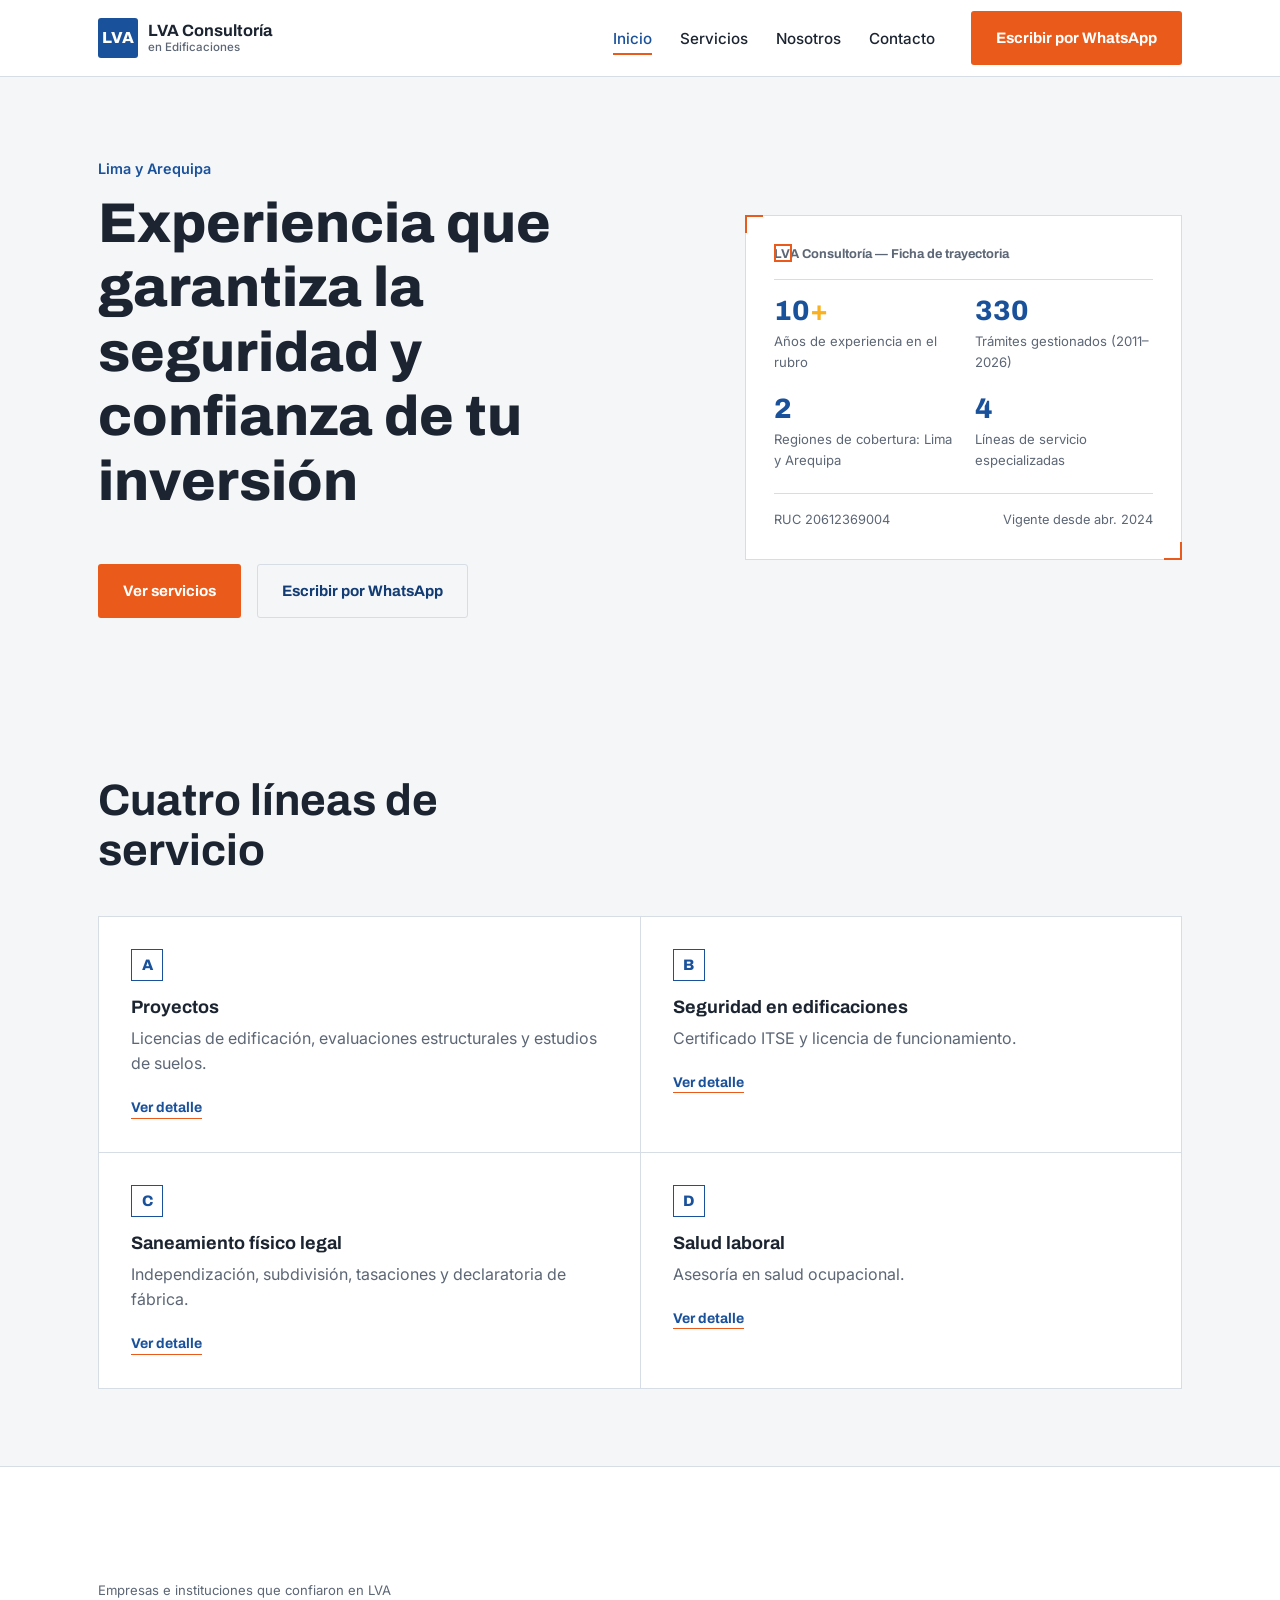
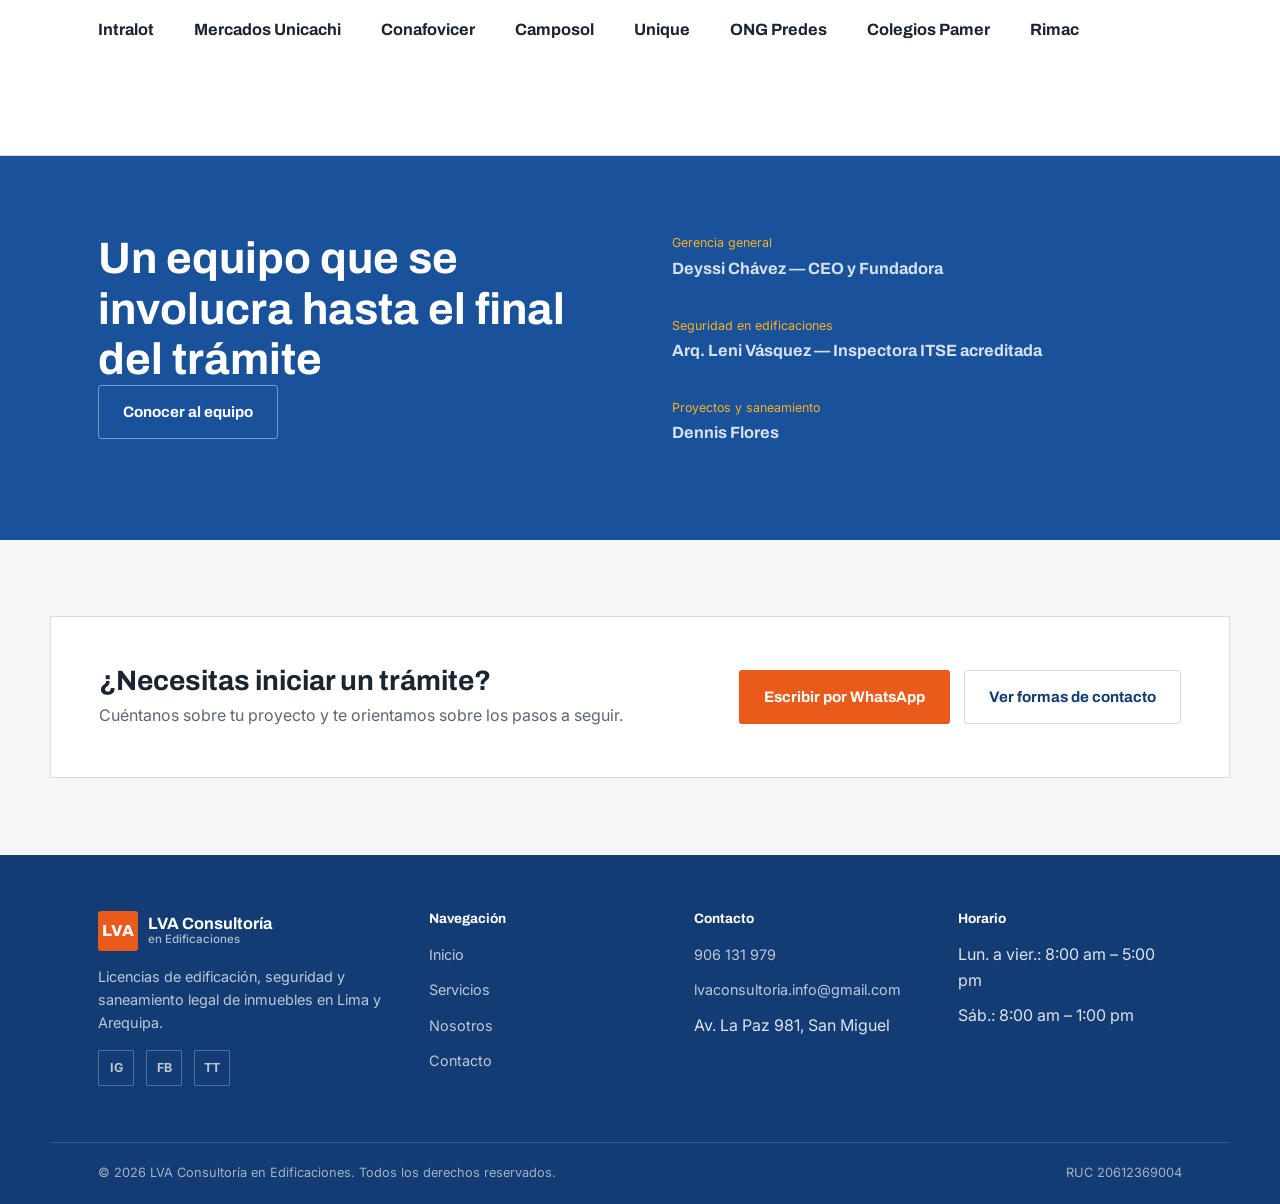
==== index.html @ b9a994fd "Add files via upload" ====
<!DOCTYPE html>
<html lang="es">
<head>
<meta charset="UTF-8">
<meta name="viewport" content="width=device-width, initial-scale=1.0">
<title>LVA Consultoría en Edificaciones | Licencias, ITSE y saneamiento legal en Lima</title>
<meta name="description" content="Gestión de licencias de edificación, Certificado ITSE, licencia de funcionamiento y saneamiento físico legal de inmuebles en Lima y Arequipa.">
<link rel="stylesheet" href="styles.css">
</head>
<body>

<a href="#main" class="sr-only" style="position:absolute; left:-9999px;">Saltar al contenido</a>

<!-- ==========================================================================
     Header
     ========================================================================== -->
<header class="site-header">
  <div class="container">
    <a href="index.html" class="brand" aria-label="LVA Consultoría en Edificaciones — Inicio">
      <span class="brand-mark" aria-hidden="true">LVA</span>
      <span class="brand-name">LVA Consultoría
        <span>en Edificaciones</span>
      </span>
    </a>

    <button class="nav-toggle" id="navToggle" aria-expanded="false" aria-controls="mainNav" aria-label="Abrir menú de navegación">
      <span class="nav-toggle-bars"><span></span><span></span><span></span></span>
    </button>

    <nav class="main-nav" id="mainNav">
      <ul class="nav-links">
        <li><a href="index.html" aria-current="page">Inicio</a></li>
        <li><a href="servicios.html">Servicios</a></li>
        <li><a href="nosotros.html">Nosotros</a></li>
        <li><a href="contacto.html">Contacto</a></li>
      </ul>
      <a class="btn btn-primary" href="https://wa.me/51906131979" target="_blank" rel="noopener">Escribir por WhatsApp</a>
    </nav>
  </div>
</header>

<main id="main">

  <!-- ========================================================================
       Hero
       ======================================================================== -->
  <section class="hero">
    <div class="container">
      <div>
        <p class="hero-eyebrow">Lima y Arequipa</p>
        <h1 class="hero-title-lg">Experiencia que garantiza la seguridad y confianza de tu inversión</h1>
        <div class="hero-actions">
          <a class="btn btn-primary" href="servicios.html">Ver servicios</a>
          <a class="btn btn-outline" href="https://wa.me/51906131979" target="_blank" rel="noopener">Escribir por WhatsApp</a>
        </div>
      </div>

      <div class="spec-panel">
        <div class="corner-tl" aria-hidden="true"></div>
        <div class="corner-br" aria-hidden="true"></div>
        <p class="spec-panel-title">LVA Consultoría — Ficha de trayectoria</p>
        <div class="spec-grid">
          <div class="spec-item">
            <span class="num">10<em>+</em></span>
            <span class="label">Años de experiencia en el rubro</span>
          </div>
          <div class="spec-item">
            <span class="num">330</span>
            <span class="label">Trámites gestionados (2011–2026)</span>
          </div>
          <div class="spec-item">
            <span class="num">2</span>
            <span class="label">Regiones de cobertura: Lima y Arequipa</span>
          </div>
          <div class="spec-item">
            <span class="num">4</span>
            <span class="label">Líneas de servicio especializadas</span>
          </div>
        </div>
        <div class="spec-panel-foot">
          <span>RUC 20612369004</span>
          <span>Vigente desde abr. 2024</span>
        </div>
      </div>
    </div>
  </section>

  <!-- ========================================================================
       Servicios (categorías)
       ======================================================================== -->
  <section id="servicios">
    <div class="container">
      <div class="section-head">
        <h2 class="section-title-lg">Cuatro líneas de servicio</h2>
      </div>

      <div class="services-grid services-grid-condensed">
        <a class="service-panel service-panel-link" href="servicios.html#proyectos">
          <span class="cat-tag">A</span>
          <h3>Proyectos</h3>
          <p>Licencias de edificación, evaluaciones estructurales y estudios de suelos.</p>
          <span class="link-more">Ver detalle</span>
        </a>

        <a class="service-panel service-panel-link" href="servicios.html#seguridad">
          <span class="cat-tag">B</span>
          <h3>Seguridad en edificaciones</h3>
          <p>Certificado ITSE y licencia de funcionamiento.</p>
          <span class="link-more">Ver detalle</span>
        </a>

        <a class="service-panel service-panel-link" href="servicios.html#saneamiento">
          <span class="cat-tag">C</span>
          <h3>Saneamiento físico legal</h3>
          <p>Independización, subdivisión, tasaciones y declaratoria de fábrica.</p>
          <span class="link-more">Ver detalle</span>
        </a>

        <a class="service-panel service-panel-link" href="servicios.html#salud">
          <span class="cat-tag">D</span>
          <h3>Salud laboral</h3>
          <p>Asesoría en salud ocupacional.</p>
          <span class="link-more">Ver detalle</span>
        </a>
      </div>
    </div>
  </section>

  <!-- ========================================================================
       Clientes
       ======================================================================== -->
  <section class="clients-band">
    <div class="container">
      <p class="label">Empresas e instituciones que confiaron en LVA</p>
      <ul class="clients-list">
        <li>Intralot</li>
        <li>Mercados Unicachi</li>
        <li>Conafovicer</li>
        <li>Camposol</li>
        <li>Unique</li>
        <li>ONG Predes</li>
        <li>Colegios Pamer</li>
        <li>Rimac</li>
      </ul>
    </div>
  </section>

  <!-- ========================================================================
       Nosotros (resumen)
       ======================================================================== -->
  <section class="about-band">
    <div class="container">
      <div>
        <h2 class="section-title-lg" style="color:#fff;">Un equipo que se involucra hasta el final del trámite</h2>
        <a class="btn btn-outline" href="nosotros.html">Conocer al equipo</a>
      </div>
      <div class="team-list">
        <div>
          <p class="role">Gerencia general</p>
          <p class="who">Deyssi Chávez — CEO y Fundadora</p>
        </div>
        <div>
          <p class="role">Seguridad en edificaciones</p>
          <p class="who">Arq. Leni Vásquez — Inspectora ITSE acreditada</p>
        </div>
        <div>
          <p class="role">Proyectos y saneamiento</p>
          <p class="who">Dennis Flores</p>
        </div>
      </div>
    </div>
  </section>

  <!-- ========================================================================
       CTA de contacto
       ======================================================================== -->
  <section class="contact-cta">
    <div class="container">
      <div>
        <h2>¿Necesitas iniciar un trámite?</h2>
        <p>Cuéntanos sobre tu proyecto y te orientamos sobre los pasos a seguir.</p>
      </div>
      <div class="contact-cta-actions">
        <a class="btn btn-primary" href="https://wa.me/51906131979" target="_blank" rel="noopener">Escribir por WhatsApp</a>
        <a class="btn btn-outline" href="contacto.html">Ver formas de contacto</a>
      </div>
    </div>
  </section>

</main>

<!-- ==========================================================================
     Footer
     ========================================================================== -->
<footer class="site-footer">
  <div class="container footer-top">
    <div class="footer-col footer-brand">
      <a href="index.html" class="brand" aria-label="LVA Consultoría en Edificaciones — Inicio">
        <span class="brand-mark" aria-hidden="true">LVA</span>
        <span class="brand-name" style="color:#fff;">LVA Consultoría
          <span style="color: rgba(255,255,255,0.65);">en Edificaciones</span>
        </span>
      </a>
      <p>Licencias de edificación, seguridad y saneamiento legal de inmuebles en Lima y Arequipa.</p>
      <div class="footer-social">
        <a href="https://www.instagram.com/lvaconsultoria/" target="_blank" rel="noopener" aria-label="Instagram de LVA Consultoría">IG</a>
        <a href="https://www.facebook.com/lvaconsultoriaedificaciones" target="_blank" rel="noopener" aria-label="Facebook de LVA Consultoría">FB</a>
        <a href="https://tiktok.com/@lvaconsultoria" target="_blank" rel="noopener" aria-label="TikTok de LVA Consultoría">TT</a>
      </div>
    </div>

    <div class="footer-col">
      <h4>Navegación</h4>
      <ul>
        <li><a href="index.html">Inicio</a></li>
        <li><a href="servicios.html">Servicios</a></li>
        <li><a href="nosotros.html">Nosotros</a></li>
        <li><a href="contacto.html">Contacto</a></li>
      </ul>
    </div>

    <div class="footer-col">
      <h4>Contacto</h4>
      <ul>
        <li><a href="tel:+51906131979">906 131 979</a></li>
        <li><a href="mailto:lvaconsultoria.info@gmail.com">lvaconsultoria.info@gmail.com</a></li>
        <li>Av. La Paz 981, San Miguel</li>
      </ul>
    </div>

    <div class="footer-col">
      <h4>Horario</h4>
      <ul>
        <li>Lun. a vier.: 8:00 am – 5:00 pm</li>
        <li>Sáb.: 8:00 am – 1:00 pm</li>
      </ul>
    </div>
  </div>

  <div class="container footer-bottom">
    <span>© <span id="year"></span> LVA Consultoría en Edificaciones. Todos los derechos reservados.</span>
    <span>RUC 20612369004</span>
  </div>
</footer>

<script src="script.js"></script>
</body>
</html>
---- styles.css ----
/* ==========================================================================
   LVA Consultoría en Edificaciones — Estilos globales
   Tipografía: la marca definió "CocoSharp Tria" para títulos. Se declara
   primero en el stack; si no está licenciada/instalada, el navegador cae en
   Archivo (Google Fonts), una geométrica de peso similar. Para activar la
   fuente real, agrega tu @font-face con los archivos .woff2 antes de esta
   hoja de estilos.
   ========================================================================== */

@import url('https://fonts.googleapis.com/css2?family=Archivo:wght@500;600;700;800&family=Inter:wght@400;500;600&display=swap');

:root {
  /* Color */
  --color-primary: #1a519b;
  --color-primary-dark: #123c73;
  --color-accent: #ea5b1b;
  --color-accent-dark: #c94c14;
  --color-accent-soft: #f9b122;
  --color-bg: #f5f6f8;
  --color-surface: #ffffff;
  --color-ink: #1b2430;
  --color-ink-muted: #5c6675;
  --color-line: #d7dde5;

  /* Tipografía */
  --font-display: 'CocoSharp Tria', 'Archivo', 'Helvetica Neue', Arial, sans-serif;
  --font-body: 'Inter', 'Segoe UI', Arial, sans-serif;

  /* Escala tipográfica */
  --step-0: 1rem;
  --step-1: 1.125rem;
  --step-2: 1.375rem;
  --step-3: 1.75rem;
  --step-4: 2.25rem;
  --step-5: 3rem;

  /* Layout */
  --content-width: 1180px;
  --gutter: clamp(1.25rem, 4vw, 3rem);
  --radius: 3px;
}

/* ---------- Reset base ---------- */
*, *::before, *::after { box-sizing: border-box; }

html {
  scroll-behavior: smooth;
  scroll-padding-top: 88px;
}

body {
  margin: 0;
  font-family: var(--font-body);
  font-size: var(--step-0);
  line-height: 1.6;
  color: var(--color-ink);
  background: var(--color-bg);
  -webkit-font-smoothing: antialiased;
}

h1, h2, h3, h4 {
  font-family: var(--font-display);
  font-weight: 700;
  line-height: 1.15;
  margin: 0 0 0.6em;
  color: var(--color-ink);
}

h1 { font-size: clamp(2rem, 4vw, var(--step-5)); font-weight: 800; }
h2 { font-size: clamp(1.6rem, 3vw, var(--step-4)); }
h3 { font-size: var(--step-2); }

p { margin: 0 0 1em; max-width: 62ch; color: var(--color-ink-muted); }

a { color: inherit; text-decoration: none; }

ul { margin: 0; padding: 0; list-style: none; }

img { max-width: 100%; display: block; }

button { font-family: inherit; cursor: pointer; }

:focus-visible {
  outline: 2px solid var(--color-accent);
  outline-offset: 3px;
}

@media (prefers-reduced-motion: reduce) {
  * { animation-duration: 0.01ms !important; transition-duration: 0.01ms !important; scroll-behavior: auto !important; }
}

/* ---------- Contenedor ---------- */
.container {
  width: 100%;
  max-width: var(--content-width);
  margin-inline: auto;
  padding-inline: var(--gutter);
}

section { padding-block: clamp(3rem, 6vw, 5.5rem); }

.section-head {
  max-width: 46ch;
  margin-bottom: 2.5rem;
}

.section-title-lg {
  font-size: clamp(1.9rem, 4vw, 2.75rem);
  max-width: 20ch;
  margin: 0;
}

.section-head .kicker {
  display: block;
  font-family: var(--font-display);
  font-weight: 700;
  font-size: 0.85rem;
  letter-spacing: 0.02em;
  color: var(--color-primary);
  margin-bottom: 0.5rem;
}

/* ---------- Botones ---------- */
.btn {
  display: inline-flex;
  align-items: center;
  gap: 0.5rem;
  padding: 0.85rem 1.5rem;
  border-radius: var(--radius);
  font-family: var(--font-display);
  font-weight: 700;
  font-size: 0.95rem;
  border: 1.5px solid transparent;
  transition: background-color 0.15s ease, color 0.15s ease, border-color 0.15s ease;
}

.btn-primary {
  background: var(--color-accent);
  color: #fff;
}
.btn-primary:hover { background: var(--color-accent-dark); }

.btn-outline {
  background: transparent;
  border-color: var(--color-line);
  color: var(--color-primary-dark);
}
.btn-outline:hover { border-color: var(--color-primary); background: var(--color-surface); }

.btn-ghost {
  background: transparent;
  color: var(--color-primary-dark);
  padding-inline: 0;
}
.btn-ghost::after { content: ''; }

/* ==========================================================================
   Header
   ========================================================================== */
.site-header {
  position: sticky;
  top: 0;
  z-index: 100;
  background: var(--color-surface);
  border-bottom: 1px solid var(--color-line);
}

.site-header .container {
  display: flex;
  align-items: center;
  justify-content: space-between;
  min-height: 76px;
}

.brand {
  display: flex;
  align-items: center;
  gap: 0.65rem;
}

.brand-mark {
  width: 40px;
  height: 40px;
  border-radius: var(--radius);
  background: var(--color-primary);
  color: #fff;
  font-family: var(--font-display);
  font-weight: 800;
  font-size: 1rem;
  display: flex;
  align-items: center;
  justify-content: center;
  flex-shrink: 0;
}

.brand-name {
  font-family: var(--font-display);
  font-weight: 700;
  font-size: 1.02rem;
  line-height: 1.15;
  color: var(--color-ink);
}

.brand-name span {
  display: block;
  font-family: var(--font-body);
  font-weight: 500;
  font-size: 0.72rem;
  color: var(--color-ink-muted);
}

.nav-toggle {
  display: none;
  background: transparent;
  border: 1px solid var(--color-line);
  border-radius: var(--radius);
  width: 44px;
  height: 44px;
  padding: 0;
  align-items: center;
  justify-content: center;
}

.nav-toggle-bars {
  position: relative;
  width: 20px;
  height: 14px;
}
.nav-toggle-bars span {
  position: absolute;
  left: 0;
  width: 100%;
  height: 2px;
  background: var(--color-ink);
  transition: transform 0.2s ease, opacity 0.2s ease, top 0.2s ease;
}
.nav-toggle-bars span:nth-child(1) { top: 0; }
.nav-toggle-bars span:nth-child(2) { top: 6px; }
.nav-toggle-bars span:nth-child(3) { top: 12px; }

.nav-toggle[aria-expanded="true"] .nav-toggle-bars span:nth-child(1) {
  top: 6px; transform: rotate(45deg);
}
.nav-toggle[aria-expanded="true"] .nav-toggle-bars span:nth-child(2) { opacity: 0; }
.nav-toggle[aria-expanded="true"] .nav-toggle-bars span:nth-child(3) {
  top: 6px; transform: rotate(-45deg);
}

.main-nav {
  display: flex;
  align-items: center;
  gap: 2.25rem;
}

.nav-links {
  display: flex;
  align-items: center;
  gap: 1.75rem;
}

.nav-links a {
  font-weight: 500;
  font-size: 0.95rem;
  color: var(--color-ink);
  padding-block: 0.35rem;
  border-bottom: 2px solid transparent;
  transition: border-color 0.15s ease, color 0.15s ease;
}

.nav-links a:hover,
.nav-links a[aria-current="page"] {
  color: var(--color-primary);
  border-bottom-color: var(--color-accent);
}

.main-nav .btn { flex-shrink: 0; }

/* ---------- Nav móvil ---------- */
@media (max-width: 860px) {
  .nav-toggle { display: inline-flex; }

  .main-nav {
    position: fixed;
    inset: 76px 0 0 0;
    background: var(--color-surface);
    flex-direction: column;
    align-items: stretch;
    gap: 0;
    padding: 1.5rem var(--gutter) 2rem;
    transform: translateY(-8px);
    opacity: 0;
    visibility: hidden;
    transition: opacity 0.18s ease, transform 0.18s ease, visibility 0.18s;
    overflow-y: auto;
  }

  .main-nav.is-open {
    transform: translateY(0);
    opacity: 1;
    visibility: visible;
  }

  .nav-links {
    flex-direction: column;
    align-items: stretch;
    gap: 0;
    border-top: 1px solid var(--color-line);
  }

  .nav-links a {
    padding-block: 1rem;
    border-bottom: 1px solid var(--color-line);
  }

  .main-nav .btn {
    margin-top: 1.25rem;
    justify-content: center;
  }
}

/* ==========================================================================
   Hero — panel tipo "sello de plano técnico"
   ========================================================================== */
.hero {
  padding-block: clamp(2.5rem, 7vw, 5rem);
}

.hero .container {
  display: grid;
  grid-template-columns: 1.2fr 0.9fr;
  gap: clamp(2rem, 5vw, 4rem);
  align-items: center;
}

.hero-eyebrow {
  font-weight: 600;
  font-size: 0.9rem;
  color: var(--color-primary);
  margin-bottom: 0.75rem;
}

.hero h1 { margin-bottom: 0.9em; }

.hero-title-lg {
  font-size: clamp(2.4rem, 5.5vw, 3.5rem);
  max-width: 14ch;
}

.hero-actions {
  display: flex;
  gap: 1rem;
  flex-wrap: wrap;
  margin-top: 1.75rem;
}

/* Panel de cifras estilo "cajetín" de plano */
.spec-panel {
  position: relative;
  background: var(--color-surface);
  border: 1px solid var(--color-line);
  padding: 1.75rem;
}

.spec-panel::before,
.spec-panel::after,
.spec-panel .corner-tl,
.spec-panel .corner-br {
  content: '';
  position: absolute;
  width: 18px;
  height: 18px;
  border: 2px solid var(--color-accent);
}
.spec-panel::before { top: -1px; left: -1px; border-right: none; border-bottom: none; }
.spec-panel::after { bottom: -1px; right: -1px; border-left: none; border-top: none; }

.spec-panel-title {
  font-family: var(--font-display);
  font-weight: 700;
  font-size: 0.8rem;
  color: var(--color-ink-muted);
  padding-bottom: 0.9rem;
  margin-bottom: 1.1rem;
  border-bottom: 1px solid var(--color-line);
}

.spec-grid {
  display: grid;
  grid-template-columns: 1fr 1fr;
  gap: 1.4rem;
}

.spec-item .num {
  display: block;
  font-family: var(--font-display);
  font-weight: 800;
  font-size: var(--step-3);
  color: var(--color-primary);
  line-height: 1;
}

.spec-item .num em {
  font-style: normal;
  color: var(--color-accent-soft);
}

.spec-item .label {
  display: block;
  font-size: 0.82rem;
  color: var(--color-ink-muted);
  margin-top: 0.35rem;
}

.spec-panel-foot {
  margin-top: 1.4rem;
  padding-top: 1rem;
  border-top: 1px solid var(--color-line);
  font-size: 0.8rem;
  color: var(--color-ink-muted);
  display: flex;
  justify-content: space-between;
  gap: 1rem;
}

@media (max-width: 860px) {
  .hero .container { grid-template-columns: 1fr; }
}

/* ==========================================================================
   Servicios — paneles con etiqueta de categoría
   ========================================================================== */
.services-grid {
  display: grid;
  grid-template-columns: repeat(2, 1fr);
  gap: 1px;
  background: var(--color-line);
  border: 1px solid var(--color-line);
}

.service-panel {
  background: var(--color-surface);
  padding: 2rem;
  position: relative;
}

.service-panel .cat-tag {
  display: inline-flex;
  align-items: center;
  justify-content: center;
  width: 32px;
  height: 32px;
  font-family: var(--font-display);
  font-weight: 800;
  font-size: 0.95rem;
  color: var(--color-primary);
  border: 1.5px solid var(--color-primary);
  margin-bottom: 1rem;
}

.service-panel h3 { margin-bottom: 0.5rem; font-size: var(--step-1); }

.service-panel ul {
  margin-top: 1rem;
  display: flex;
  flex-direction: column;
  gap: 0.45rem;
}

.service-panel li {
  font-size: 0.9rem;
  color: var(--color-ink-muted);
  padding-left: 1rem;
  position: relative;
}

.service-panel li::before {
  content: '';
  position: absolute;
  left: 0;
  top: 0.55em;
  width: 6px;
  height: 1.5px;
  background: var(--color-accent);
}

/* Versión condensada usada en la página de inicio */
.service-panel-link {
  display: block;
  transition: background-color 0.15s ease;
}
.service-panel-link:hover { background: var(--color-bg); }
.service-panel-link p { margin-bottom: 1.1rem; }

.link-more {
  font-family: var(--font-display);
  font-weight: 700;
  font-size: 0.88rem;
  color: var(--color-primary);
  padding-bottom: 0.15rem;
  border-bottom: 1.5px solid var(--color-accent);
}

@media (max-width: 700px) {
  .services-grid { grid-template-columns: 1fr; }
}

/* ==========================================================================
   Clientes / confianza
   ========================================================================== */
.clients-band {
  background: var(--color-surface);
  border-top: 1px solid var(--color-line);
  border-bottom: 1px solid var(--color-line);
}

.clients-band .container {
  padding-block: 2.25rem;
}

.clients-band .label {
  font-size: 0.82rem;
  color: var(--color-ink-muted);
  margin-bottom: 1rem;
}

.clients-list {
  display: flex;
  flex-wrap: wrap;
  gap: 0.75rem 2.5rem;
}

.clients-list li {
  font-family: var(--font-display);
  font-weight: 700;
  color: var(--color-ink);
  font-size: 1.02rem;
}

/* ==========================================================================
   Nosotros (resumen) — franja con fondo primario
   ========================================================================== */
.about-band {
  background: var(--color-primary);
  color: #fff;
}

.about-band .container {
  display: grid;
  grid-template-columns: 1fr 1fr;
  gap: clamp(2rem, 5vw, 4rem);
  align-items: start;
}

.about-band h2 { color: #fff; }
.about-band p { color: rgba(255,255,255,0.82); }

.about-band .btn-outline {
  border-color: rgba(255,255,255,0.4);
  color: #fff;
}
.about-band .btn-outline:hover { background: rgba(255,255,255,0.1); border-color: #fff; }

.team-list {
  display: flex;
  flex-direction: column;
  gap: 1.1rem;
}

.team-list .role {
  font-size: 0.78rem;
  color: var(--color-accent-soft);
  margin-bottom: 0.15rem;
}

.team-list .who {
  font-family: var(--font-display);
  font-weight: 700;
  font-size: 1.02rem;
}

/* ==========================================================================
   CTA de contacto
   ========================================================================== */
.contact-cta {
  background: var(--color-bg);
}

.contact-cta .container {
  border: 1px solid var(--color-line);
  background: var(--color-surface);
  padding: clamp(2rem, 5vw, 3rem);
  display: flex;
  flex-wrap: wrap;
  align-items: center;
  justify-content: space-between;
  gap: 1.5rem;
}

.contact-cta h2 { margin-bottom: 0.35rem; font-size: var(--step-3); }
.contact-cta p { margin: 0; }

.contact-cta-actions {
  display: flex;
  gap: 0.9rem;
  flex-wrap: wrap;
}

/* ==========================================================================
   Cabecera de página interna (Servicios / Nosotros / Contacto)
   ========================================================================== */
.page-hero {
  background: var(--color-surface);
  border-bottom: 1px solid var(--color-line);
  padding-block: clamp(2.5rem, 6vw, 4rem);
}

.page-hero .breadcrumb {
  font-size: 0.85rem;
  color: var(--color-ink-muted);
  margin-bottom: 0.9rem;
}
.page-hero .breadcrumb a { color: var(--color-primary); }

.page-hero h1 {
  font-size: clamp(2rem, 4.5vw, 3rem);
  max-width: 20ch;
  margin-bottom: 0.5rem;
}

.page-hero .lead {
  font-size: var(--step-1);
  max-width: 56ch;
  margin: 0;
}

/* ==========================================================================
   Servicios — bloques por categoría
   ========================================================================== */
.service-block {
  border-top: 1px solid var(--color-line);
  padding-block: clamp(2.5rem, 5vw, 3.5rem);
  scroll-margin-top: 96px;
}
.service-block:first-of-type { border-top: none; }

.service-block .container {
  display: grid;
  grid-template-columns: 0.85fr 1.15fr;
  gap: clamp(1.75rem, 4vw, 3.5rem);
}

.service-block-head .cat-tag { margin-bottom: 1.1rem; }
.service-block-head h2 { margin-bottom: 0.6rem; font-size: var(--step-3); }

.service-item-list {
  display: flex;
  flex-direction: column;
  gap: 0;
}

.service-item {
  padding-block: 1.1rem;
  border-top: 1px solid var(--color-line);
  display: grid;
  grid-template-columns: 1fr;
  gap: 0.3rem;
}
.service-item:first-child { border-top: none; padding-top: 0; }

.service-item h4 {
  font-family: var(--font-display);
  font-weight: 700;
  font-size: 1rem;
  margin: 0;
}

.service-item p {
  margin: 0;
  font-size: 0.92rem;
}

@media (max-width: 780px) {
  .service-block .container { grid-template-columns: 1fr; }
}

/* Ficha detallada — Licencia de Funcionamiento */
.detail-card {
  background: var(--color-surface);
  border: 1px solid var(--color-line);
  padding: clamp(1.5rem, 3vw, 2.25rem);
  margin-top: 1.75rem;
}

.detail-card-title {
  font-family: var(--font-display);
  font-weight: 700;
  font-size: 0.8rem;
  color: var(--color-ink-muted);
  padding-bottom: 0.9rem;
  margin-bottom: 1.25rem;
  border-bottom: 1px solid var(--color-line);
  display: flex;
  justify-content: space-between;
  gap: 1rem;
}

.detail-card h3 { font-size: var(--step-2); margin-bottom: 0.4rem; }

.detail-grid {
  display: grid;
  grid-template-columns: 1fr 1fr;
  gap: 1.75rem;
  margin-top: 1.5rem;
}

.detail-grid h4 {
  font-family: var(--font-display);
  font-weight: 700;
  font-size: 0.85rem;
  color: var(--color-primary);
  margin-bottom: 0.6rem;
}

.detail-grid ul { display: flex; flex-direction: column; gap: 0.5rem; }
.detail-grid li {
  font-size: 0.9rem;
  color: var(--color-ink-muted);
  padding-left: 1rem;
  position: relative;
}
.detail-grid li::before {
  content: '';
  position: absolute;
  left: 0;
  top: 0.55em;
  width: 6px;
  height: 1.5px;
  background: var(--color-accent);
}

@media (max-width: 600px) {
  .detail-grid { grid-template-columns: 1fr; }
}

/* Precios */
.pricing-note {
  background: var(--color-surface);
  border: 1px solid var(--color-line);
  border-left: 3px solid var(--color-accent-soft);
  padding: 1.5rem 1.75rem;
  display: flex;
  flex-direction: column;
  gap: 0.75rem;
}
.pricing-note p { margin: 0; font-size: 0.95rem; }

/* FAQ */
.faq-list { display: flex; flex-direction: column; gap: 0; max-width: 68ch; }

.faq-item {
  border-top: 1px solid var(--color-line);
}
.faq-item:last-child { border-bottom: 1px solid var(--color-line); }

.faq-item summary {
  padding-block: 1.15rem;
  font-family: var(--font-display);
  font-weight: 700;
  font-size: 1.02rem;
  cursor: pointer;
  list-style: none;
  display: flex;
  justify-content: space-between;
  align-items: center;
  gap: 1rem;
}
.faq-item summary::-webkit-details-marker { display: none; }

.faq-item summary .icon {
  flex-shrink: 0;
  width: 22px;
  height: 22px;
  border: 1.5px solid var(--color-primary);
  position: relative;
}
.faq-item summary .icon::before,
.faq-item summary .icon::after {
  content: '';
  position: absolute;
  background: var(--color-primary);
  top: 50%; left: 50%;
  transform: translate(-50%, -50%);
}
.faq-item summary .icon::before { width: 10px; height: 1.5px; }
.faq-item summary .icon::after { width: 1.5px; height: 10px; transition: transform 0.15s ease; }
.faq-item[open] summary .icon::after { transform: translate(-50%, -50%) rotate(90deg) scaleY(0); }

.faq-item p { padding-bottom: 1.25rem; margin: 0; max-width: 62ch; }

/* ==========================================================================
   Nosotros — filosofía, organigrama, proyectos
   ========================================================================== */
.philosophy-band {
  background: var(--color-primary);
  color: #fff;
}
.philosophy-band .container { max-width: 60ch; }
.philosophy-band h2 { color: #fff; font-size: var(--step-3); }
.philosophy-band p { color: rgba(255,255,255,0.85); margin: 0; }

.org-grid {
  display: grid;
  grid-template-columns: repeat(3, 1fr);
  gap: 1px;
  background: var(--color-line);
  border: 1px solid var(--color-line);
}

.org-panel {
  background: var(--color-surface);
  padding: 2rem;
}

.org-panel .area-label {
  font-size: 0.8rem;
  color: var(--color-primary);
  font-weight: 600;
  margin-bottom: 0.5rem;
}

.org-panel .lead-name {
  font-family: var(--font-display);
  font-weight: 700;
  font-size: 1.05rem;
  margin-bottom: 0.2rem;
}

.org-panel .lead-role {
  font-size: 0.85rem;
  color: var(--color-ink-muted);
  margin-bottom: 1.25rem;
}

.org-panel .team-members {
  border-top: 1px solid var(--color-line);
  padding-top: 1rem;
  display: flex;
  flex-direction: column;
  gap: 0.45rem;
}

.org-panel .team-members span {
  display: block;
  font-size: 0.88rem;
  color: var(--color-ink-muted);
}

@media (max-width: 860px) {
  .org-grid { grid-template-columns: 1fr; }
}

.projects-grid {
  display: grid;
  grid-template-columns: repeat(2, 1fr);
  gap: 1.25rem;
}

.project-card {
  background: var(--color-surface);
  border: 1px solid var(--color-line);
  padding: 1.5rem;
}

.project-card .loc {
  font-size: 0.8rem;
  color: var(--color-ink-muted);
  margin-bottom: 0.3rem;
}

.project-card h4 {
  font-family: var(--font-display);
  font-weight: 700;
  font-size: 1rem;
  margin: 0;
}

@media (max-width: 700px) {
  .projects-grid { grid-template-columns: 1fr; }
}

/* ==========================================================================
   Contacto
   ========================================================================== */
.contact-layout {
  display: grid;
  grid-template-columns: 1fr 1fr;
  gap: clamp(2rem, 5vw, 3.5rem);
  align-items: start;
}

.contact-info-panel {
  background: var(--color-surface);
  border: 1px solid var(--color-line);
}

.contact-info-panel dl {
  margin: 0;
}

.contact-info-row {
  padding: 1.35rem 1.75rem;
  border-top: 1px solid var(--color-line);
  display: grid;
  grid-template-columns: 9rem 1fr;
  gap: 1rem;
}
.contact-info-row:first-child { border-top: none; }

.contact-info-row dt {
  font-family: var(--font-display);
  font-weight: 700;
  font-size: 0.82rem;
  color: var(--color-ink-muted);
}

.contact-info-row dd {
  margin: 0;
  font-size: 0.98rem;
}
.contact-info-row dd a:hover { color: var(--color-primary); }
.contact-info-row dd span { display: block; }

.map-embed {
  border: 1px solid var(--color-line);
  overflow: hidden;
  aspect-ratio: 4 / 3;
}
.map-embed iframe { width: 100%; height: 100%; border: 0; display: block; }

@media (max-width: 780px) {
  .contact-layout { grid-template-columns: 1fr; }
  .contact-info-row { grid-template-columns: 1fr; gap: 0.25rem; }
}

/* ==========================================================================
   Footer
   ========================================================================== */
.site-footer {
  background: var(--color-primary-dark);
  color: rgba(255,255,255,0.85);
}

.footer-top {
  padding-block: clamp(2.5rem, 5vw, 3.5rem);
  display: grid;
  grid-template-columns: 1.3fr 1fr 1fr 1fr;
  gap: 2.5rem;
}

.footer-col h4 {
  color: #fff;
  font-size: 0.85rem;
  margin-bottom: 1rem;
}

.footer-col p, .footer-col a {
  font-size: 0.9rem;
  color: rgba(255,255,255,0.72);
}

.footer-col ul { display: flex; flex-direction: column; gap: 0.6rem; }

.footer-col a:hover { color: #fff; }

.footer-brand .brand-mark { background: var(--color-accent); }
.footer-brand p { margin-top: 0.9rem; max-width: 32ch; }

.footer-social {
  display: flex;
  gap: 0.75rem;
  margin-top: 1rem;
}

.footer-social a {
  width: 36px;
  height: 36px;
  border: 1px solid rgba(255,255,255,0.25);
  display: flex;
  align-items: center;
  justify-content: center;
  font-size: 0.78rem;
  font-weight: 700;
}
.footer-social a:hover { border-color: #fff; background: rgba(255,255,255,0.08); }

.footer-bottom {
  border-top: 1px solid rgba(255,255,255,0.15);
  padding-block: 1.25rem;
  display: flex;
  flex-wrap: wrap;
  gap: 0.75rem 1.5rem;
  justify-content: space-between;
  font-size: 0.8rem;
  color: rgba(255,255,255,0.6);
}

@media (max-width: 860px) {
  .footer-top { grid-template-columns: 1fr 1fr; }
  .about-band .container { grid-template-columns: 1fr; }
}

@media (max-width: 560px) {
  .footer-top { grid-template-columns: 1fr; }
  .spec-grid { grid-template-columns: 1fr 1fr; }
  .contact-cta .container { flex-direction: column; align-items: flex-start; }
}
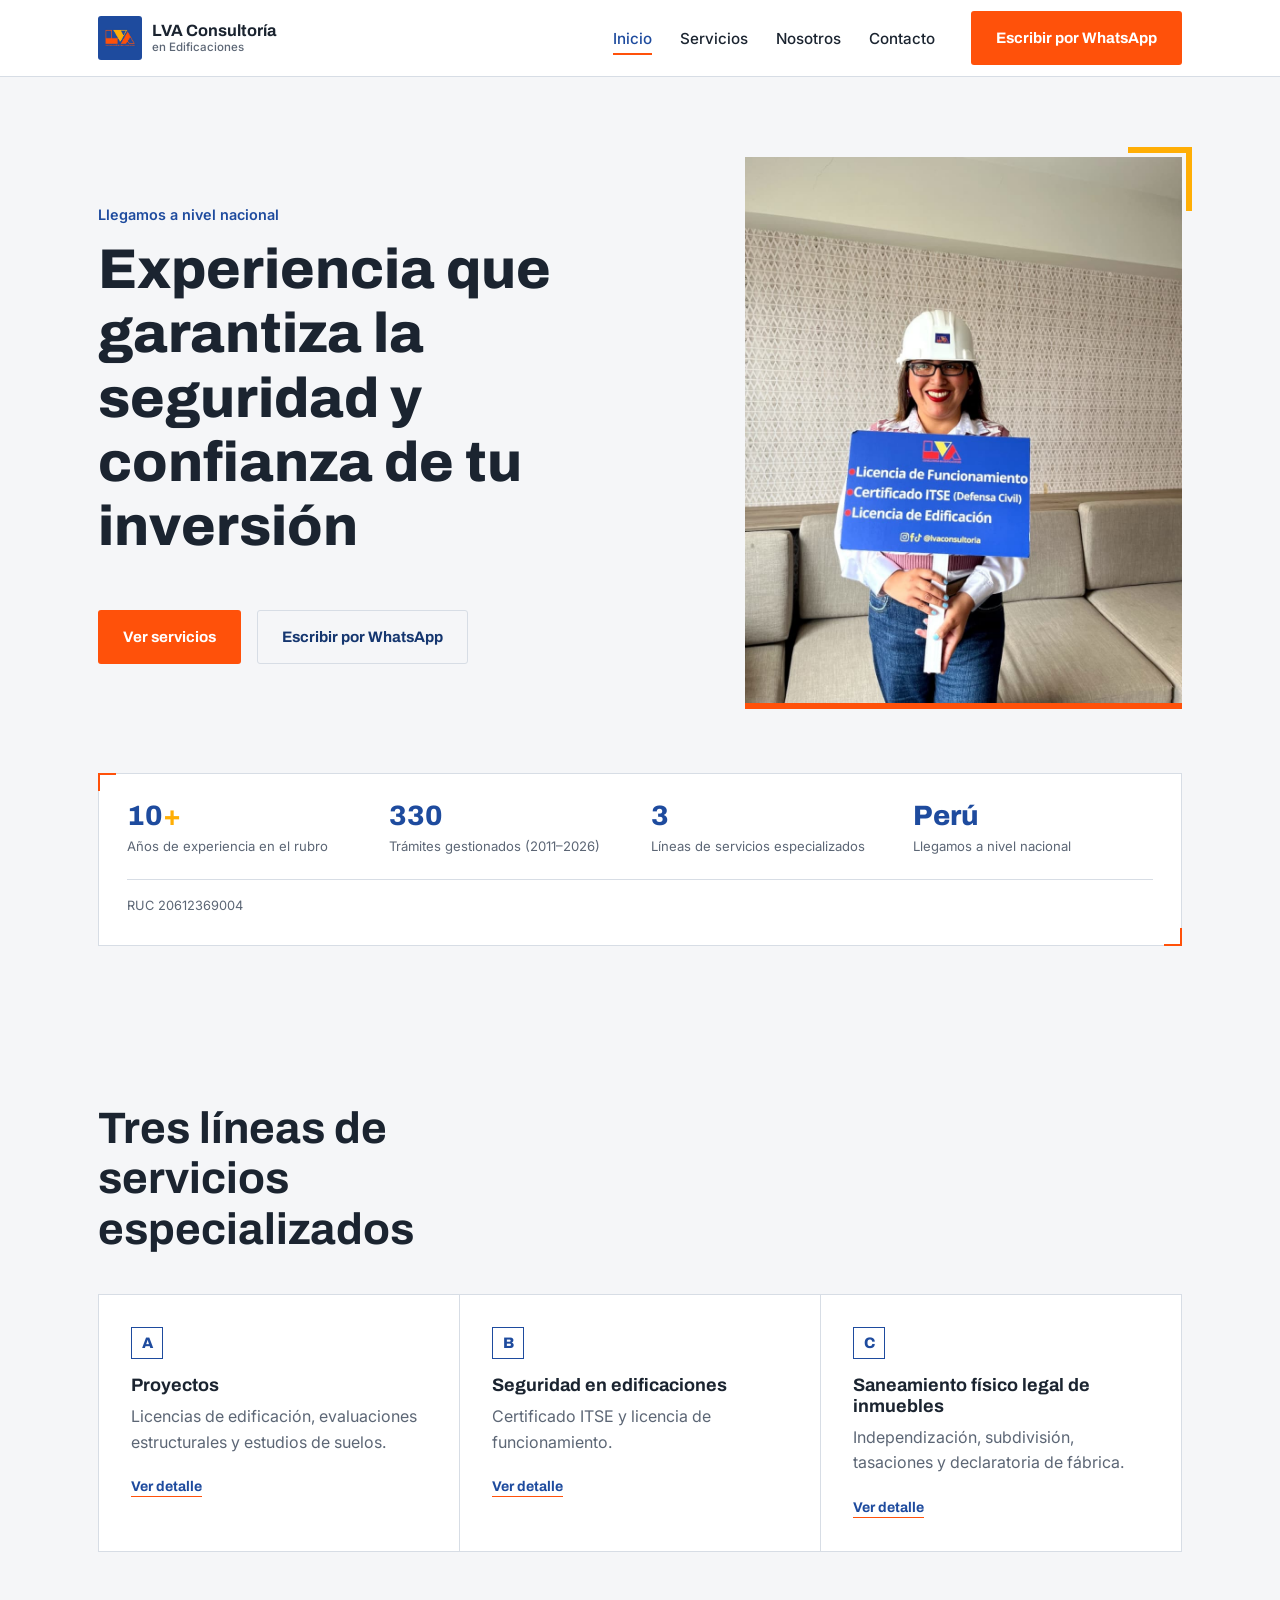
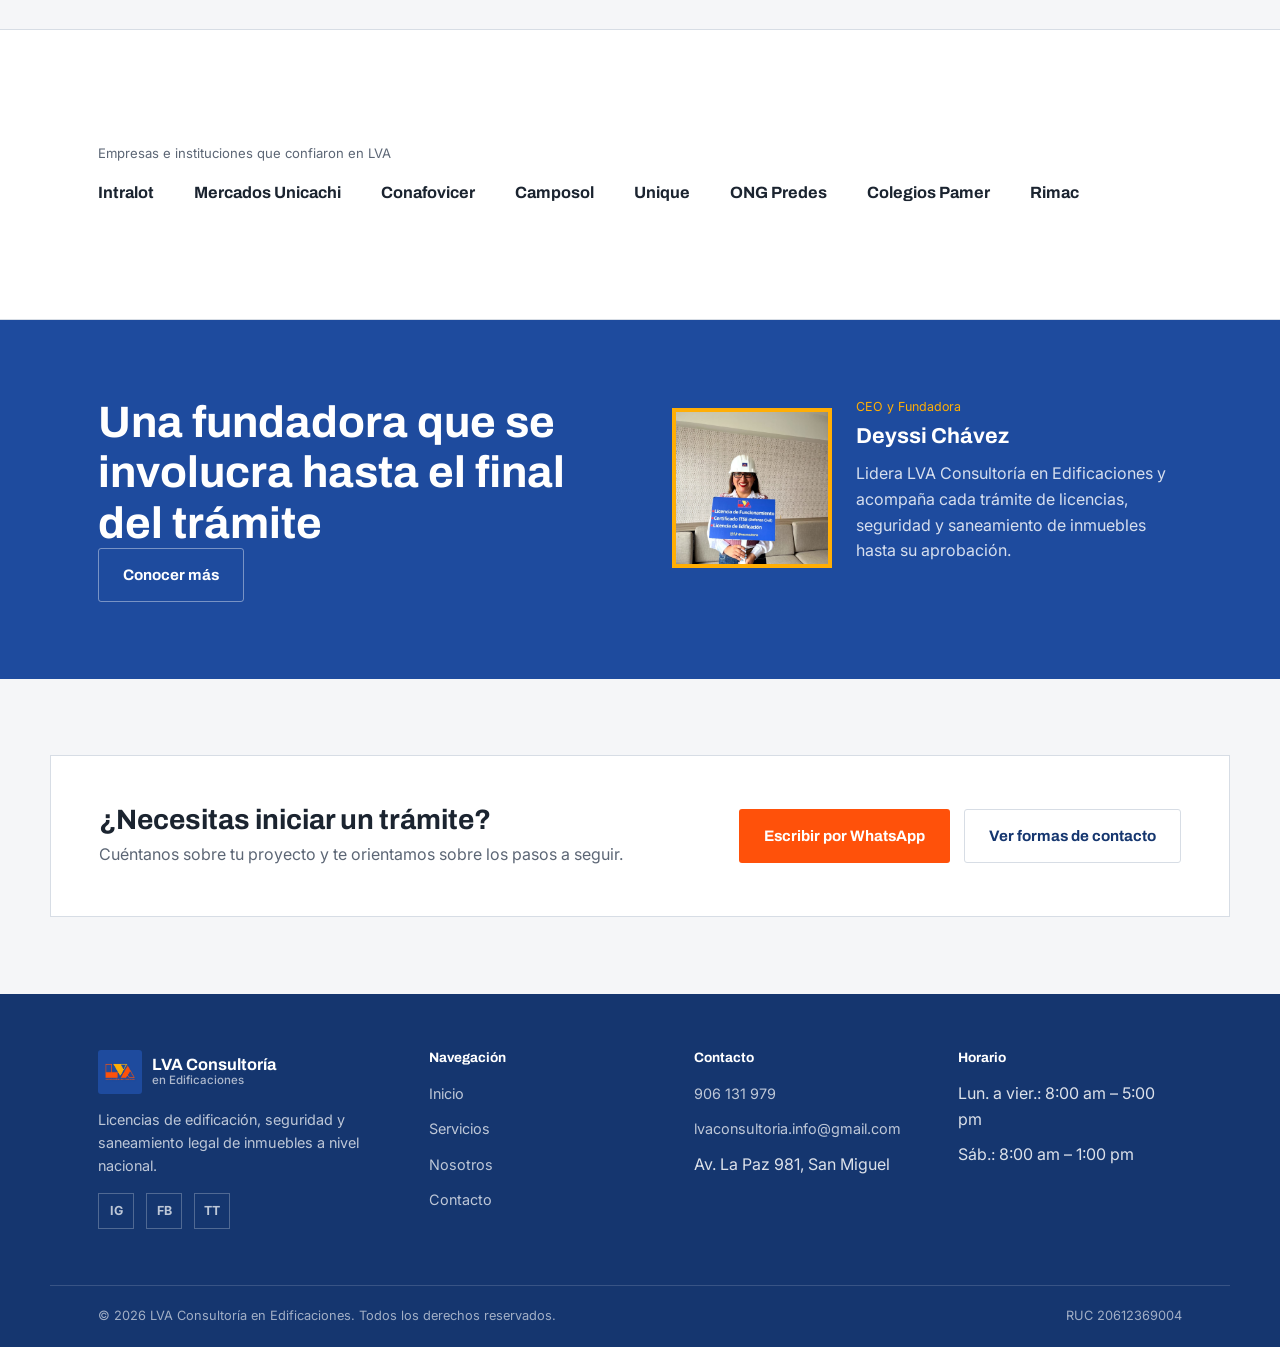
==== commit 2f4a0563: "Aplicar pedidos de la emprendedora: colores del logo, fotos y contenido - Paleta tomada del logo (az" ====
--- a/index.html
+++ b/index.html
@@ -3,8 +3,8 @@
 <head>
 <meta charset="UTF-8">
 <meta name="viewport" content="width=device-width, initial-scale=1.0">
-<title>LVA Consultoría en Edificaciones | Licencias, ITSE y saneamiento legal en Lima</title>
-<meta name="description" content="Gestión de licencias de edificación, Certificado ITSE, licencia de funcionamiento y saneamiento físico legal de inmuebles en Lima y Arequipa.">
+<title>LVA Consultoría en Edificaciones | Licencias, ITSE y saneamiento legal en Perú</title>
+<meta name="description" content="Gestión de licencias de edificación, Certificado ITSE, licencia de funcionamiento y saneamiento físico legal de inmuebles a nivel nacional.">
 <link rel="stylesheet" href="styles.css">
 </head>
 <body>
@@ -17,7 +17,7 @@
 <header class="site-header">
   <div class="container">
     <a href="index.html" class="brand" aria-label="LVA Consultoría en Edificaciones — Inicio">
-      <span class="brand-mark" aria-hidden="true">LVA</span>
+      <img class="brand-mark" src="imagenes/logo.jpeg" alt="" width="44" height="44">
       <span class="brand-name">LVA Consultoría
         <span>en Edificaciones</span>
       </span>
@@ -47,7 +47,7 @@
   <section class="hero">
     <div class="container">
       <div>
-        <p class="hero-eyebrow">Lima y Arequipa</p>
+        <p class="hero-eyebrow">Llegamos a nivel nacional</p>
         <h1 class="hero-title-lg">Experiencia que garantiza la seguridad y confianza de tu inversión</h1>
         <div class="hero-actions">
           <a class="btn btn-primary" href="servicios.html">Ver servicios</a>
@@ -55,10 +55,11 @@
         </div>
       </div>
 
+      <figure class="hero-photo">
+        <img src="imagenes/daisy.jpeg" alt="Deyssi Chávez, fundadora de LVA Consultoría, con casco de obra y un cartel de servicios" width="960" height="1280">
+      </figure>
+
       <div class="spec-panel">
-        <div class="corner-tl" aria-hidden="true"></div>
-        <div class="corner-br" aria-hidden="true"></div>
-        <p class="spec-panel-title">LVA Consultoría — Ficha de trayectoria</p>
         <div class="spec-grid">
           <div class="spec-item">
             <span class="num">10<em>+</em></span>
@@ -69,17 +70,16 @@
             <span class="label">Trámites gestionados (2011–2026)</span>
           </div>
           <div class="spec-item">
-            <span class="num">2</span>
-            <span class="label">Regiones de cobertura: Lima y Arequipa</span>
-          </div>
-          <div class="spec-item">
-            <span class="num">4</span>
-            <span class="label">Líneas de servicio especializadas</span>
+            <span class="num">3</span>
+            <span class="label">Líneas de servicios especializados</span>
+          </div>
+          <div class="spec-item">
+            <span class="num">Perú</span>
+            <span class="label">Llegamos a nivel nacional</span>
           </div>
         </div>
         <div class="spec-panel-foot">
           <span>RUC 20612369004</span>
-          <span>Vigente desde abr. 2024</span>
         </div>
       </div>
     </div>
@@ -91,10 +91,10 @@
   <section id="servicios">
     <div class="container">
       <div class="section-head">
-        <h2 class="section-title-lg">Cuatro líneas de servicio</h2>
-      </div>
-
-      <div class="services-grid services-grid-condensed">
+        <h2 class="section-title-lg">Tres líneas de servicios especializados</h2>
+      </div>
+
+      <div class="services-grid services-grid-3">
         <a class="service-panel service-panel-link" href="servicios.html#proyectos">
           <span class="cat-tag">A</span>
           <h3>Proyectos</h3>
@@ -111,17 +111,11 @@
 
         <a class="service-panel service-panel-link" href="servicios.html#saneamiento">
           <span class="cat-tag">C</span>
-          <h3>Saneamiento físico legal</h3>
+          <h3>Saneamiento físico legal de inmuebles</h3>
           <p>Independización, subdivisión, tasaciones y declaratoria de fábrica.</p>
           <span class="link-more">Ver detalle</span>
         </a>
 
-        <a class="service-panel service-panel-link" href="servicios.html#salud">
-          <span class="cat-tag">D</span>
-          <h3>Salud laboral</h3>
-          <p>Asesoría en salud ocupacional.</p>
-          <span class="link-more">Ver detalle</span>
-        </a>
       </div>
     </div>
   </section>
@@ -151,21 +145,15 @@
   <section class="about-band">
     <div class="container">
       <div>
-        <h2 class="section-title-lg" style="color:#fff;">Un equipo que se involucra hasta el final del trámite</h2>
-        <a class="btn btn-outline" href="nosotros.html">Conocer al equipo</a>
-      </div>
-      <div class="team-list">
+        <h2 class="section-title-lg" style="color:#fff;">Una fundadora que se involucra hasta el final del trámite</h2>
+        <a class="btn btn-outline" href="nosotros.html">Conocer más</a>
+      </div>
+      <div class="founder-card">
+        <img src="imagenes/daisy.jpeg" alt="Deyssi Chávez" width="960" height="1280" loading="lazy">
         <div>
-          <p class="role">Gerencia general</p>
-          <p class="who">Deyssi Chávez — CEO y Fundadora</p>
-        </div>
-        <div>
-          <p class="role">Seguridad en edificaciones</p>
-          <p class="who">Arq. Leni Vásquez — Inspectora ITSE acreditada</p>
-        </div>
-        <div>
-          <p class="role">Proyectos y saneamiento</p>
-          <p class="who">Dennis Flores</p>
+          <p class="role">CEO y Fundadora</p>
+          <p class="who">Deyssi Chávez</p>
+          <p>Lidera LVA Consultoría en Edificaciones y acompaña cada trámite de licencias, seguridad y saneamiento de inmuebles hasta su aprobación.</p>
         </div>
       </div>
     </div>
@@ -196,12 +184,12 @@
   <div class="container footer-top">
     <div class="footer-col footer-brand">
       <a href="index.html" class="brand" aria-label="LVA Consultoría en Edificaciones — Inicio">
-        <span class="brand-mark" aria-hidden="true">LVA</span>
+        <img class="brand-mark" src="imagenes/logo.jpeg" alt="" width="44" height="44">
         <span class="brand-name" style="color:#fff;">LVA Consultoría
           <span style="color: rgba(255,255,255,0.65);">en Edificaciones</span>
         </span>
       </a>
-      <p>Licencias de edificación, seguridad y saneamiento legal de inmuebles en Lima y Arequipa.</p>
+      <p>Licencias de edificación, seguridad y saneamiento legal de inmuebles a nivel nacional.</p>
       <div class="footer-social">
         <a href="https://www.instagram.com/lvaconsultoria/" target="_blank" rel="noopener" aria-label="Instagram de LVA Consultoría">IG</a>
         <a href="https://www.facebook.com/lvaconsultoriaedificaciones" target="_blank" rel="noopener" aria-label="Facebook de LVA Consultoría">FB</a>
--- a/styles.css
+++ b/styles.css
@@ -10,12 +10,12 @@
 @import url('https://fonts.googleapis.com/css2?family=Archivo:wght@500;600;700;800&family=Inter:wght@400;500;600&display=swap');
 
 :root {
-  /* Color */
-  --color-primary: #1a519b;
-  --color-primary-dark: #123c73;
-  --color-accent: #ea5b1b;
-  --color-accent-dark: #c94c14;
-  --color-accent-soft: #f9b122;
+  /* Color — tomados del logo de LVA */
+  --color-primary: #1e4b9e;
+  --color-primary-dark: #15366f;
+  --color-accent: #ff510a;
+  --color-accent-dark: #d94208;
+  --color-accent-soft: #ffae05;
   --color-bg: #f5f6f8;
   --color-surface: #ffffff;
   --color-ink: #1b2430;
@@ -76,7 +76,7 @@
 
 ul { margin: 0; padding: 0; list-style: none; }
 
-img { max-width: 100%; display: block; }
+img { max-width: 100%; height: auto; display: block; }
 
 button { font-family: inherit; cursor: pointer; }
 
@@ -179,8 +179,9 @@
 }
 
 .brand-mark {
-  width: 40px;
-  height: 40px;
+  width: 44px;
+  height: 44px;
+  object-fit: cover;
   border-radius: var(--radius);
   background: var(--color-primary);
   color: #fff;
@@ -346,6 +347,32 @@
   max-width: 14ch;
 }
 
+.hero-photo {
+  margin: 0;
+  position: relative;
+  border-bottom: 6px solid var(--color-accent);
+}
+.hero-photo::after {
+  content: '';
+  position: absolute;
+  top: -10px;
+  right: -10px;
+  width: 64px;
+  height: 64px;
+  border-top: 6px solid var(--color-accent-soft);
+  border-right: 6px solid var(--color-accent-soft);
+}
+.hero-photo img {
+  width: 100%;
+  aspect-ratio: 4 / 5;
+  max-height: 560px;
+  object-fit: cover;
+  object-position: center 35%;
+}
+
+.hero .container > * { min-width: 0; }
+.hero .spec-panel { grid-column: 1 / -1; }
+
 .hero-actions {
   display: flex;
   gap: 1rem;
@@ -386,7 +413,7 @@
 
 .spec-grid {
   display: grid;
-  grid-template-columns: 1fr 1fr;
+  grid-template-columns: repeat(4, 1fr);
   gap: 1.4rem;
 }
 
@@ -424,6 +451,8 @@
 
 @media (max-width: 860px) {
   .hero .container { grid-template-columns: 1fr; }
+  .spec-grid { grid-template-columns: 1fr 1fr; }
+  .hero-photo { max-width: 460px; }
 }
 
 /* ==========================================================================
@@ -500,6 +529,12 @@
   border-bottom: 1.5px solid var(--color-accent);
 }
 
+.services-grid-3 { grid-template-columns: repeat(3, 1fr); }
+
+@media (max-width: 860px) {
+  .services-grid-3 { grid-template-columns: 1fr; }
+}
+
 @media (max-width: 700px) {
   .services-grid { grid-template-columns: 1fr; }
 }
@@ -560,22 +595,38 @@
 }
 .about-band .btn-outline:hover { background: rgba(255,255,255,0.1); border-color: #fff; }
 
-.team-list {
-  display: flex;
-  flex-direction: column;
-  gap: 1.1rem;
-}
-
-.team-list .role {
+.founder-card {
+  display: grid;
+  grid-template-columns: 160px 1fr;
+  gap: 1.5rem;
+  align-items: center;
+}
+
+.founder-card img {
+  width: 100%;
+  aspect-ratio: 1;
+  object-fit: cover;
+  object-position: center 30%;
+  border: 4px solid var(--color-accent-soft);
+}
+
+.founder-card .role {
   font-size: 0.78rem;
   color: var(--color-accent-soft);
   margin-bottom: 0.15rem;
 }
 
-.team-list .who {
-  font-family: var(--font-display);
-  font-weight: 700;
-  font-size: 1.02rem;
+.founder-card .who {
+  font-family: var(--font-display);
+  font-weight: 700;
+  font-size: 1.35rem;
+  color: #fff;
+  margin-bottom: 0.5rem;
+}
+
+@media (max-width: 480px) {
+  .founder-card { grid-template-columns: 1fr; }
+  .founder-card img { max-width: 180px; }
 }
 
 /* ==========================================================================
@@ -804,59 +855,55 @@
   background: var(--color-primary);
   color: #fff;
 }
-.philosophy-band .container { max-width: 60ch; }
+.philosophy-band .container {
+  display: grid;
+  grid-template-columns: 0.9fr 1.1fr;
+  gap: clamp(2rem, 5vw, 4rem);
+  align-items: center;
+}
 .philosophy-band h2 { color: #fff; font-size: var(--step-3); }
 .philosophy-band p { color: rgba(255,255,255,0.85); margin: 0; }
 
-.org-grid {
-  display: grid;
-  grid-template-columns: repeat(3, 1fr);
-  gap: 1px;
-  background: var(--color-line);
-  border: 1px solid var(--color-line);
-}
-
-.org-panel {
-  background: var(--color-surface);
-  padding: 2rem;
-}
-
-.org-panel .area-label {
-  font-size: 0.8rem;
-  color: var(--color-primary);
-  font-weight: 600;
-  margin-bottom: 0.5rem;
-}
-
-.org-panel .lead-name {
-  font-family: var(--font-display);
-  font-weight: 700;
-  font-size: 1.05rem;
-  margin-bottom: 0.2rem;
-}
-
-.org-panel .lead-role {
-  font-size: 0.85rem;
-  color: var(--color-ink-muted);
-  margin-bottom: 1.25rem;
-}
-
-.org-panel .team-members {
-  border-top: 1px solid var(--color-line);
-  padding-top: 1rem;
-  display: flex;
-  flex-direction: column;
-  gap: 0.45rem;
-}
-
-.org-panel .team-members span {
-  display: block;
-  font-size: 0.88rem;
-  color: var(--color-ink-muted);
-}
+.philosophy-photo { margin: 0; }
+.philosophy-photo img {
+  width: 100%;
+  aspect-ratio: 4 / 3;
+  object-fit: cover;
+  border-bottom: 6px solid var(--color-accent-soft);
+}
+
+/* Perfil de la fundadora */
+.profile {
+  display: grid;
+  grid-template-columns: 0.8fr 1.2fr;
+  gap: clamp(2rem, 5vw, 4rem);
+  align-items: center;
+}
+
+.profile .section-head { margin-bottom: 0.5rem; }
+.profile .section-head h2 { margin: 0; }
+
+.profile-photo { margin: 0; border-bottom: 6px solid var(--color-accent); }
+.profile-photo img {
+  width: 100%;
+  aspect-ratio: 4 / 5;
+  object-fit: cover;
+  object-position: center 35%;
+}
+
+.profile-role {
+  font-family: var(--font-display);
+  font-weight: 700;
+  color: var(--color-accent);
+  margin-bottom: 1rem;
+}
+
+.profile .btn { margin-top: 0.5rem; }
 
 @media (max-width: 860px) {
-  .org-grid { grid-template-columns: 1fr; }
+  .philosophy-band .container,
+  .profile { grid-template-columns: 1fr; }
+  .profile-photo { max-width: 420px; }
 }
 
 .projects-grid {
@@ -1012,5 +1059,6 @@
 @media (max-width: 560px) {
   .footer-top { grid-template-columns: 1fr; }
   .spec-grid { grid-template-columns: 1fr 1fr; }
+  .hero-photo::after { right: 0; }
   .contact-cta .container { flex-direction: column; align-items: flex-start; }
 }
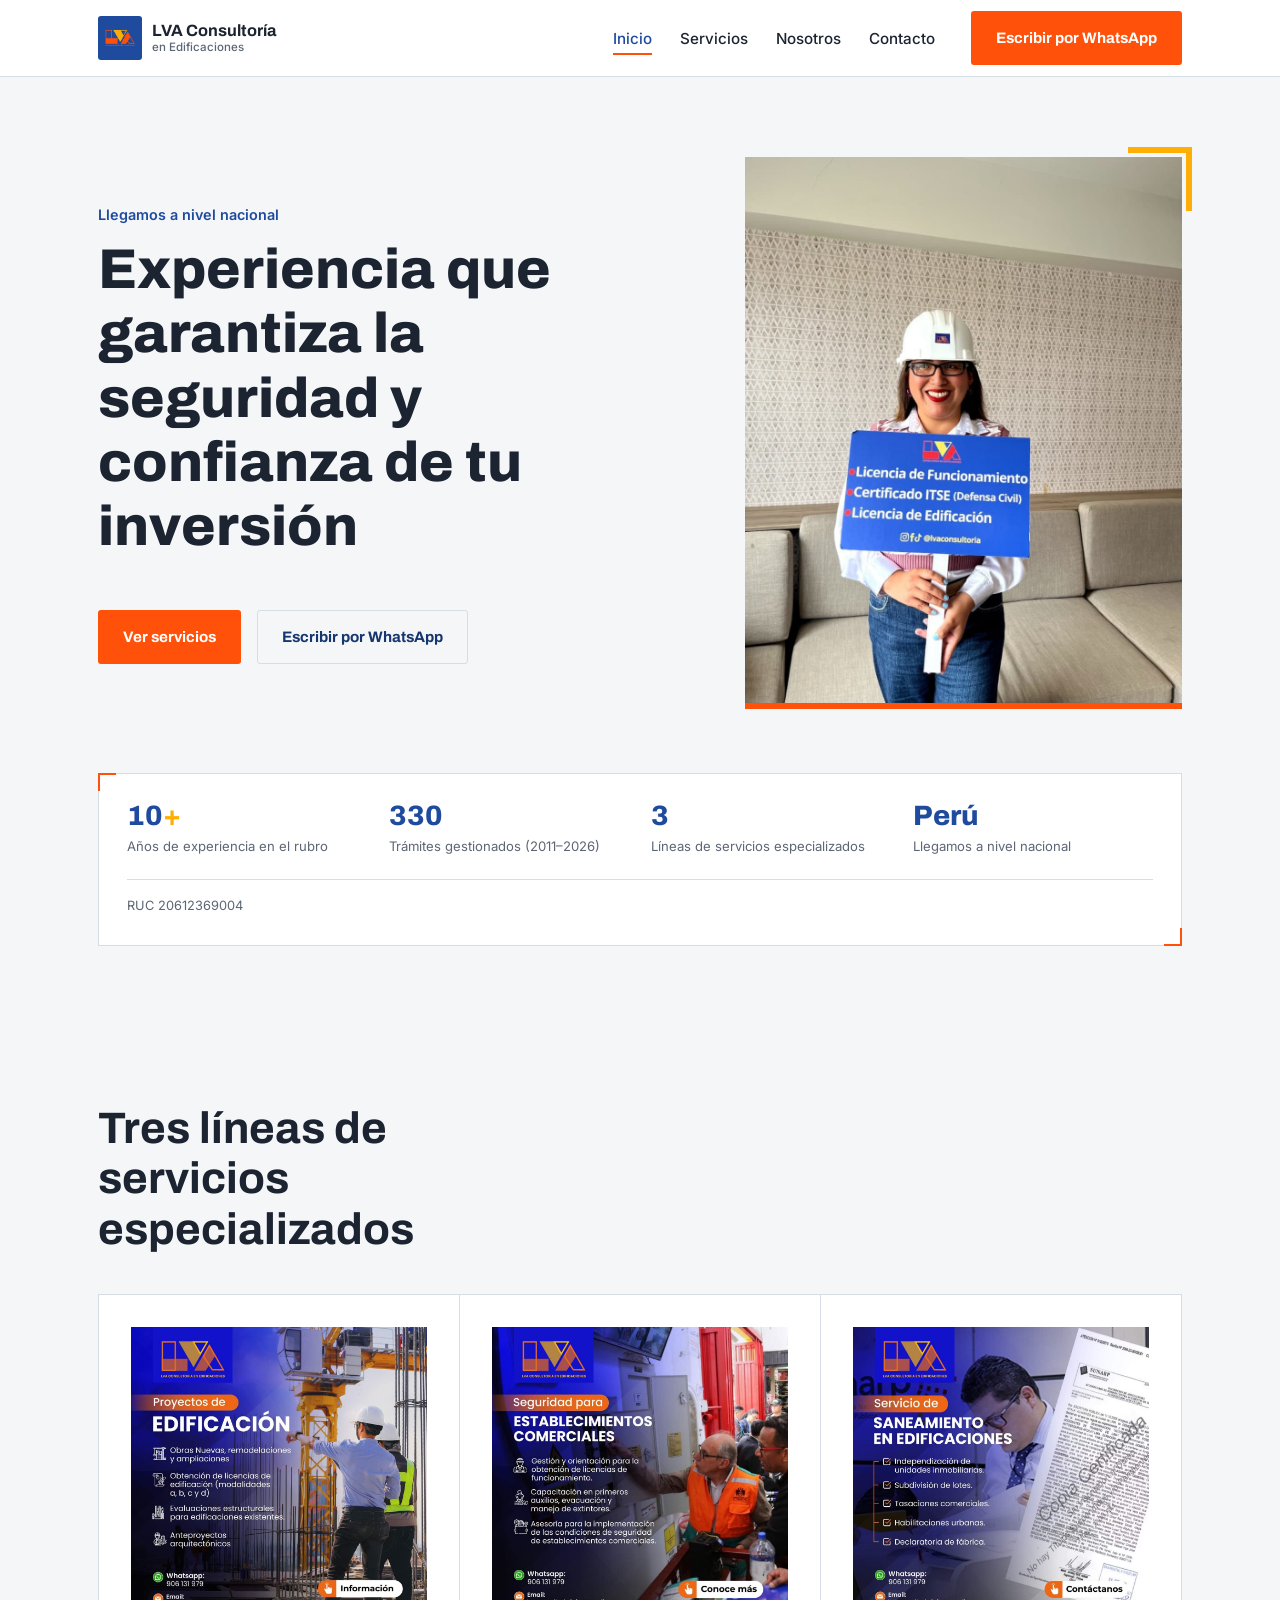
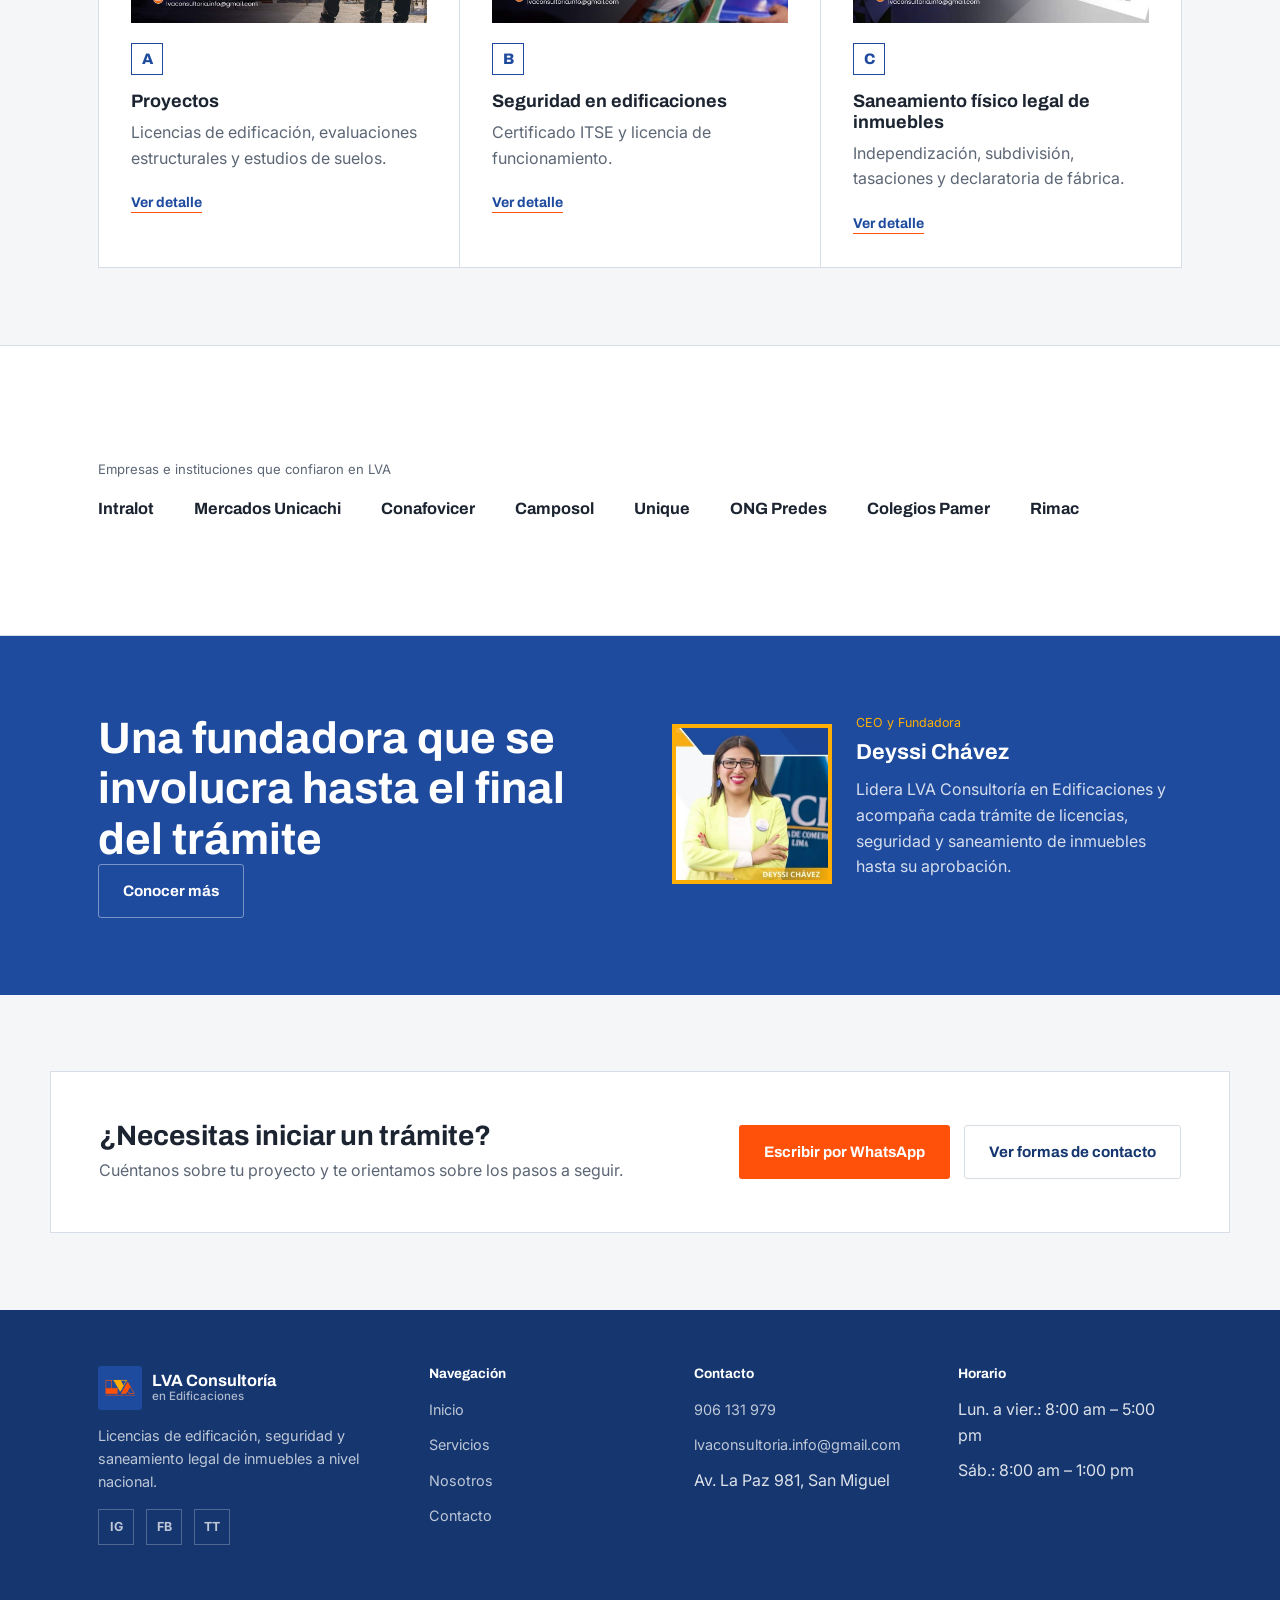
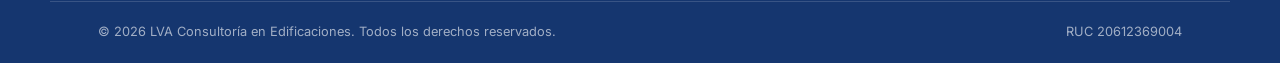
==== commit 69716752: "Cobertura en todo el Perú e imágenes de servicios y fundadora - Se elimina la restricción "solo Lima" ====
--- a/index.html
+++ b/index.html
@@ -5,6 +5,7 @@
 <meta name="viewport" content="width=device-width, initial-scale=1.0">
 <title>LVA Consultoría en Edificaciones | Licencias, ITSE y saneamiento legal en Perú</title>
 <meta name="description" content="Gestión de licencias de edificación, Certificado ITSE, licencia de funcionamiento y saneamiento físico legal de inmuebles a nivel nacional.">
+<link rel="icon" type="image/jpeg" href="imagenes/logo.jpeg">
 <link rel="stylesheet" href="styles.css">
 </head>
 <body>
@@ -96,6 +97,7 @@
 
       <div class="services-grid services-grid-3">
         <a class="service-panel service-panel-link" href="servicios.html#proyectos">
+          <img class="service-thumb" src="imagenes/edificacion.jpeg" alt="Proyectos de edificación: obras nuevas, licencias, evaluaciones estructurales y anteproyectos" width="1080" height="1080" loading="lazy">
           <span class="cat-tag">A</span>
           <h3>Proyectos</h3>
           <p>Licencias de edificación, evaluaciones estructurales y estudios de suelos.</p>
@@ -103,6 +105,7 @@
         </a>
 
         <a class="service-panel service-panel-link" href="servicios.html#seguridad">
+          <img class="service-thumb" src="imagenes/establecimientos-comerciales.jpeg" alt="Seguridad para establecimientos comerciales: licencias de funcionamiento, capacitación y asesoría" width="1080" height="1080" loading="lazy">
           <span class="cat-tag">B</span>
           <h3>Seguridad en edificaciones</h3>
           <p>Certificado ITSE y licencia de funcionamiento.</p>
@@ -110,6 +113,7 @@
         </a>
 
         <a class="service-panel service-panel-link" href="servicios.html#saneamiento">
+          <img class="service-thumb" src="imagenes/saneamiento-edificios.jpeg" alt="Saneamiento en edificaciones: independización, subdivisión, tasaciones, habilitaciones y declaratoria de fábrica" width="1080" height="1080" loading="lazy">
           <span class="cat-tag">C</span>
           <h3>Saneamiento físico legal de inmuebles</h3>
           <p>Independización, subdivisión, tasaciones y declaratoria de fábrica.</p>
@@ -149,7 +153,7 @@
         <a class="btn btn-outline" href="nosotros.html">Conocer más</a>
       </div>
       <div class="founder-card">
-        <img src="imagenes/daisy.jpeg" alt="Deyssi Chávez" width="960" height="1280" loading="lazy">
+        <img src="imagenes/deyssi-ceo.jpeg" alt="Deyssi Chávez, CEO y Fundadora" width="500" height="608" loading="lazy">
         <div>
           <p class="role">CEO y Fundadora</p>
           <p class="who">Deyssi Chávez</p>
--- a/styles.css
+++ b/styles.css
@@ -472,7 +472,7 @@
   position: relative;
 }
 
-.service-panel .cat-tag {
+.cat-tag {
   display: inline-flex;
   align-items: center;
   justify-content: center;
@@ -520,6 +520,13 @@
 .service-panel-link:hover { background: var(--color-bg); }
 .service-panel-link p { margin-bottom: 1.1rem; }
 
+.service-thumb {
+  width: 100%;
+  aspect-ratio: 1;
+  object-fit: cover;
+  margin-bottom: 1.25rem;
+}
+
 .link-more {
   font-family: var(--font-display);
   font-weight: 700;
@@ -606,7 +613,7 @@
   width: 100%;
   aspect-ratio: 1;
   object-fit: cover;
-  object-position: center 30%;
+  object-position: center top;
   border: 4px solid var(--color-accent-soft);
 }
 
@@ -703,6 +710,15 @@
 .service-block-head .cat-tag { margin-bottom: 1.1rem; }
 .service-block-head h2 { margin-bottom: 0.6rem; font-size: var(--step-3); }
 
+.service-block-img {
+  width: 100%;
+  max-width: 400px;
+  aspect-ratio: 1;
+  object-fit: cover;
+  margin-top: 1.5rem;
+  border-bottom: 6px solid var(--color-accent);
+}
+
 .service-item-list {
   display: flex;
   flex-direction: column;
@@ -736,6 +752,7 @@
 
 /* Ficha detallada — Licencia de Funcionamiento */
 .detail-card {
+  grid-column: 1 / -1;
   background: var(--color-surface);
   border: 1px solid var(--color-line);
   padding: clamp(1.5rem, 3vw, 2.25rem);
@@ -886,9 +903,8 @@
 .profile-photo { margin: 0; border-bottom: 6px solid var(--color-accent); }
 .profile-photo img {
   width: 100%;
-  aspect-ratio: 4 / 5;
+  aspect-ratio: 500 / 608;
   object-fit: cover;
-  object-position: center 35%;
 }
 
 .profile-role {
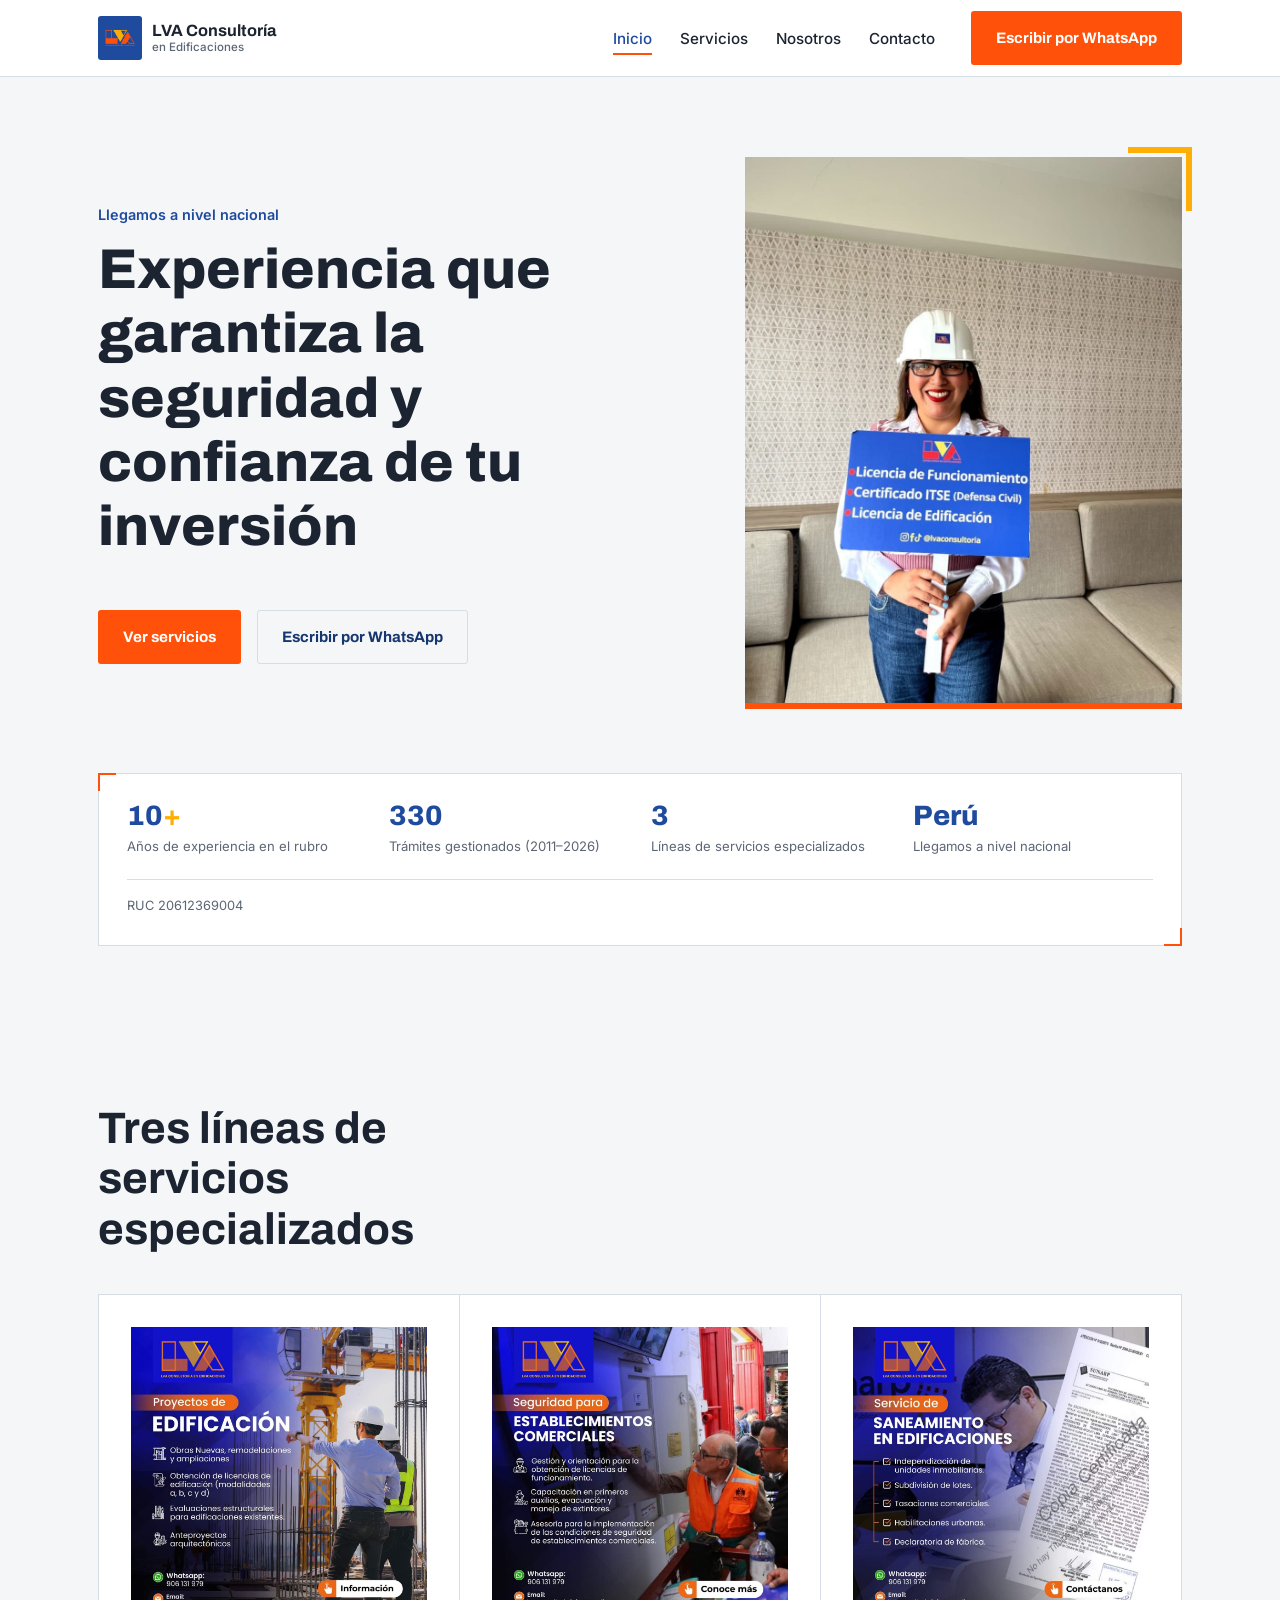
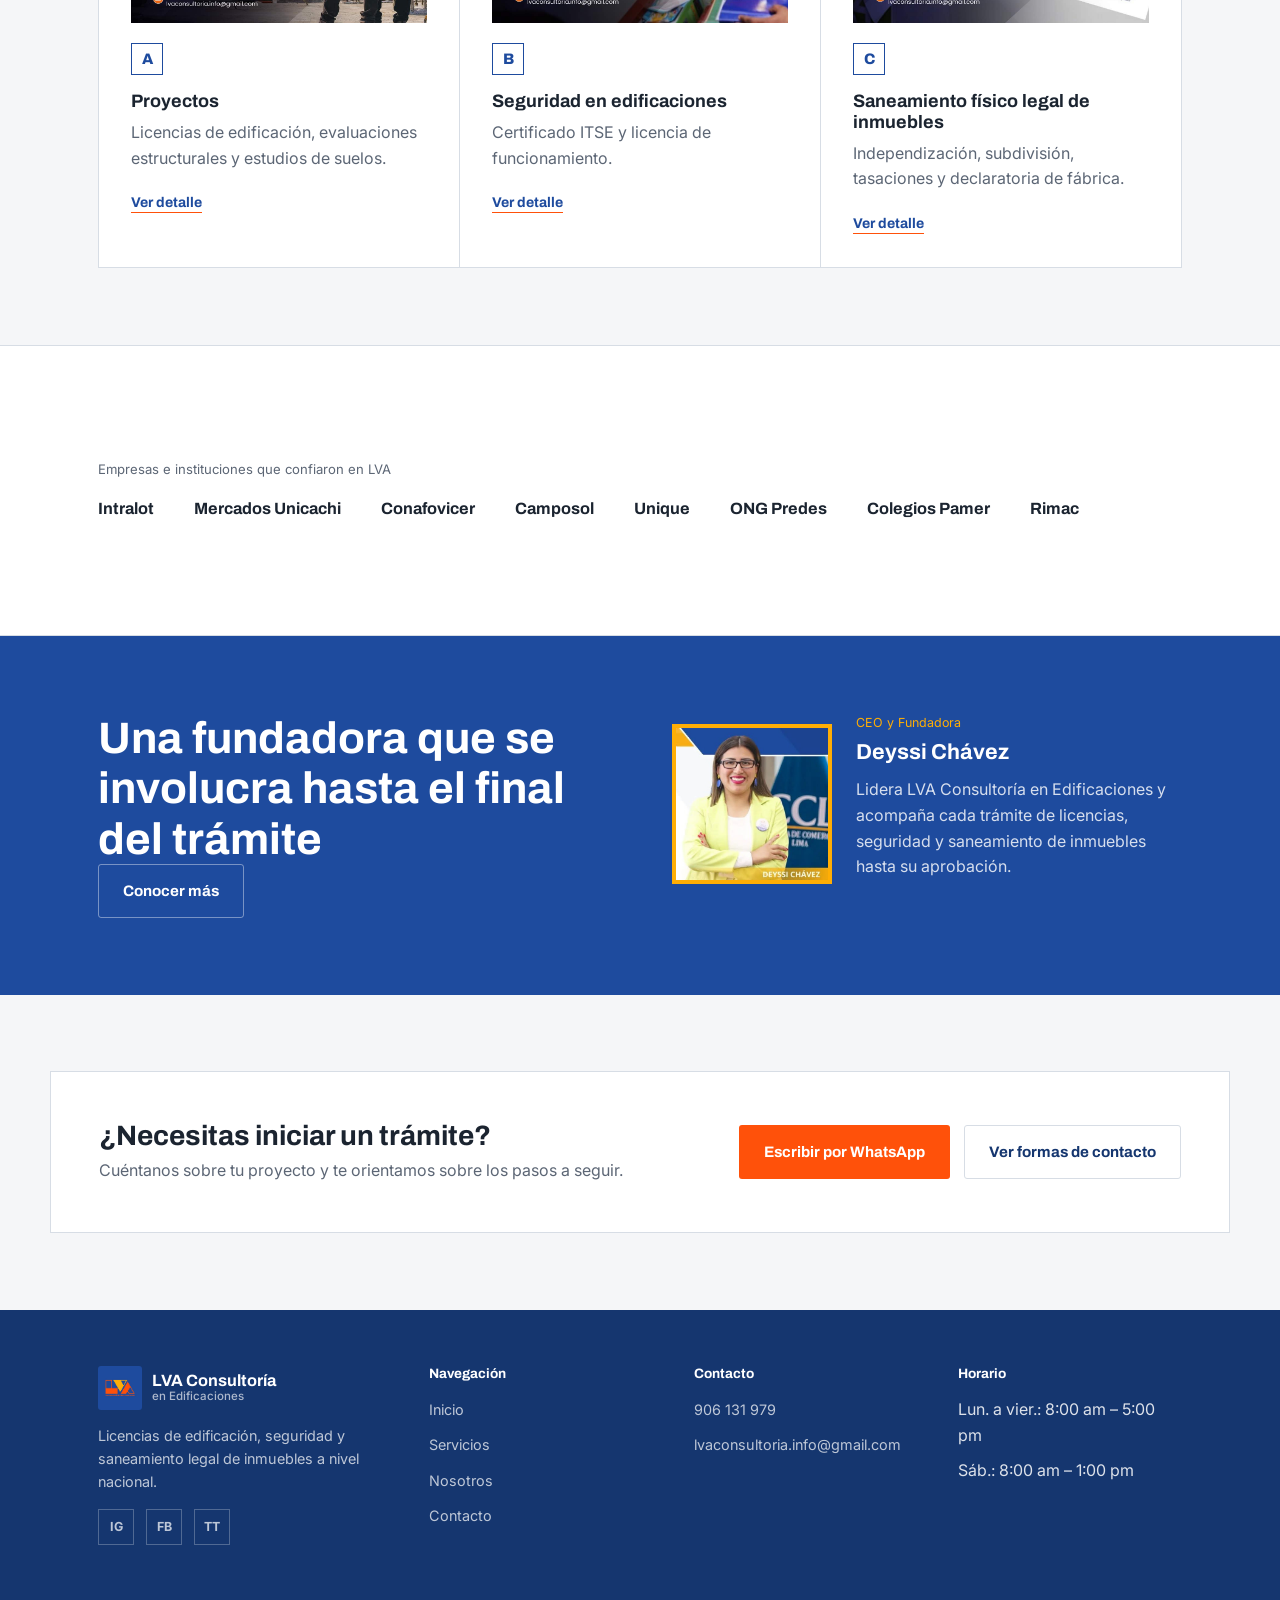
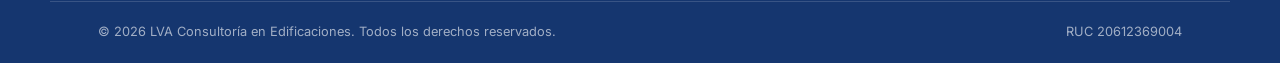
==== commit 0adeadbd: "Quitar referencias a la oficina de San Miguel Se elimina la dirección del pie de página, la fila "Of" ====
--- a/index.html
+++ b/index.html
@@ -216,7 +216,6 @@
       <ul>
         <li><a href="tel:+51906131979">906 131 979</a></li>
         <li><a href="mailto:lvaconsultoria.info@gmail.com">lvaconsultoria.info@gmail.com</a></li>
-        <li>Av. La Paz 981, San Miguel</li>
       </ul>
     </div>
 
--- a/styles.css
+++ b/styles.css
@@ -954,11 +954,8 @@
 /* ==========================================================================
    Contacto
    ========================================================================== */
-.contact-layout {
-  display: grid;
-  grid-template-columns: 1fr 1fr;
-  gap: clamp(2rem, 5vw, 3.5rem);
-  align-items: start;
+.contact-layout .contact-info-panel {
+  max-width: 760px;
 }
 
 .contact-info-panel {
@@ -993,15 +990,7 @@
 .contact-info-row dd a:hover { color: var(--color-primary); }
 .contact-info-row dd span { display: block; }
 
-.map-embed {
-  border: 1px solid var(--color-line);
-  overflow: hidden;
-  aspect-ratio: 4 / 3;
-}
-.map-embed iframe { width: 100%; height: 100%; border: 0; display: block; }
-
 @media (max-width: 780px) {
-  .contact-layout { grid-template-columns: 1fr; }
   .contact-info-row { grid-template-columns: 1fr; gap: 0.25rem; }
 }
 
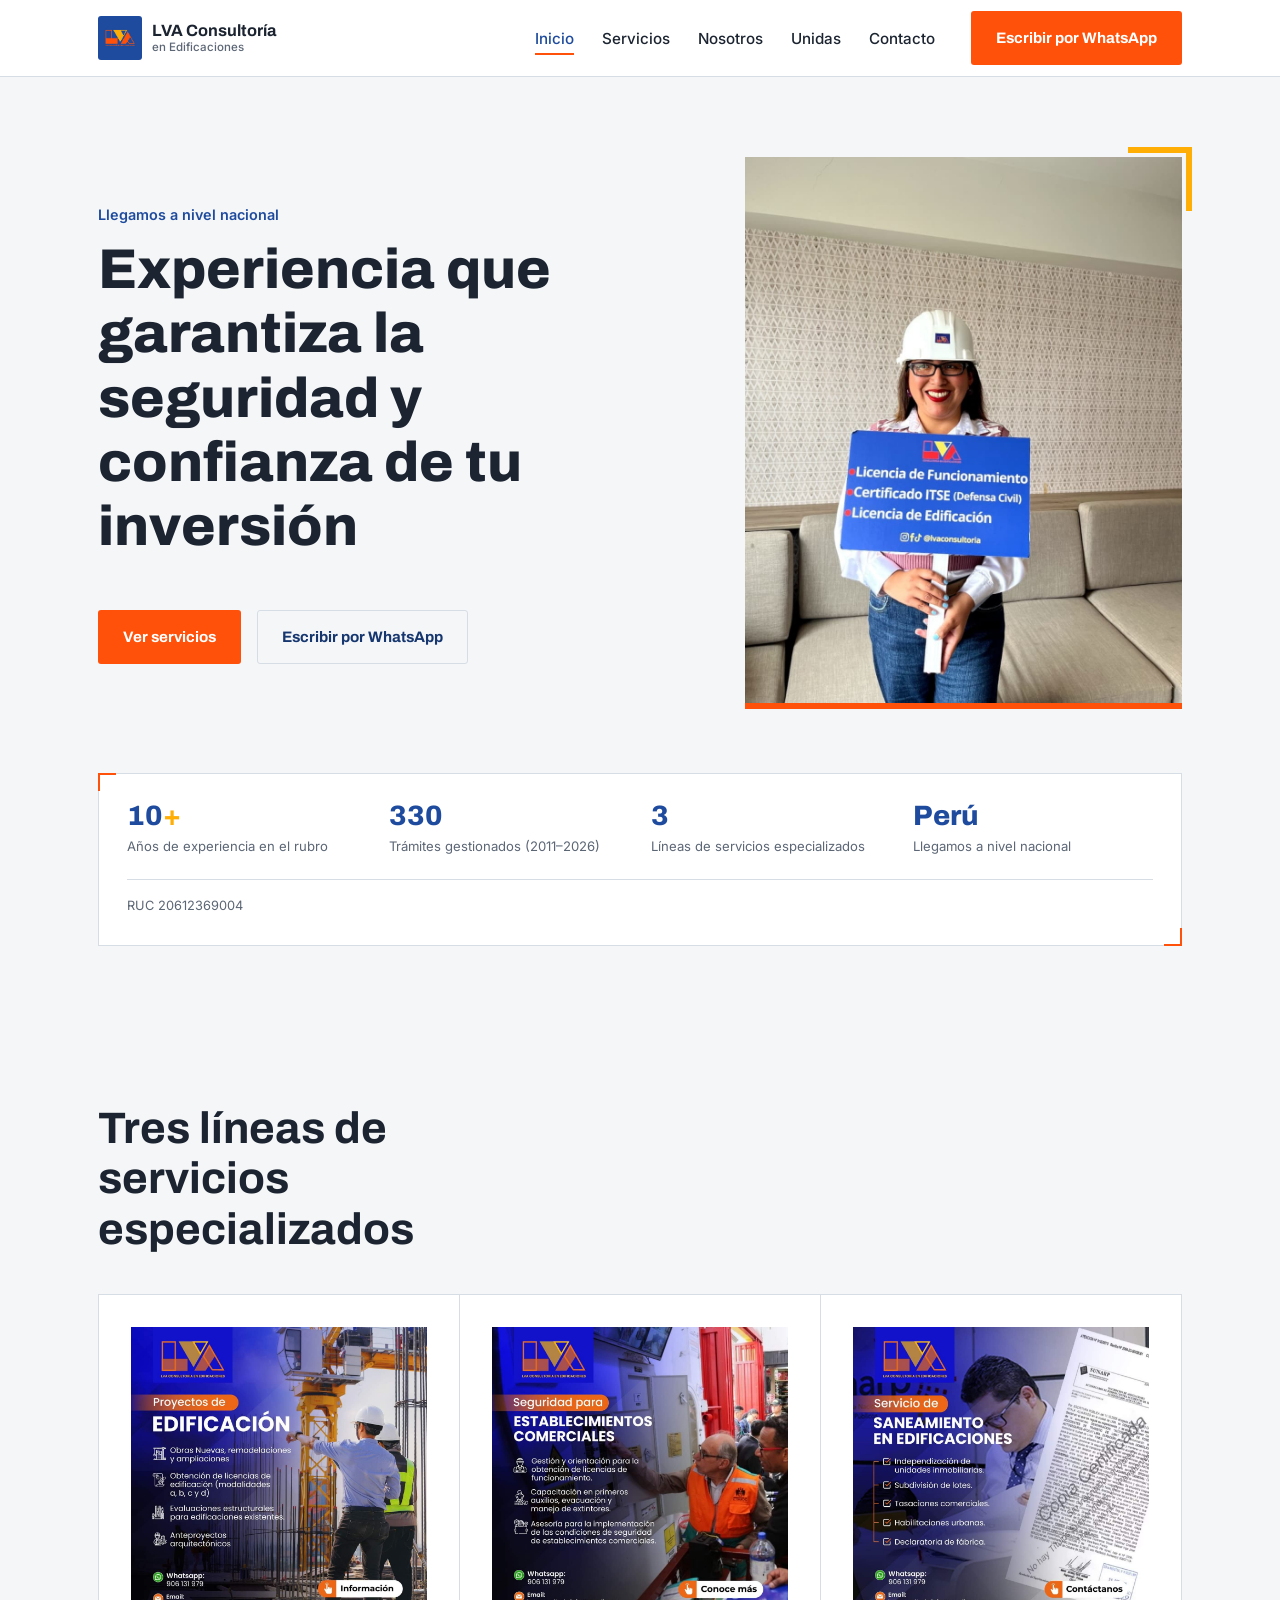
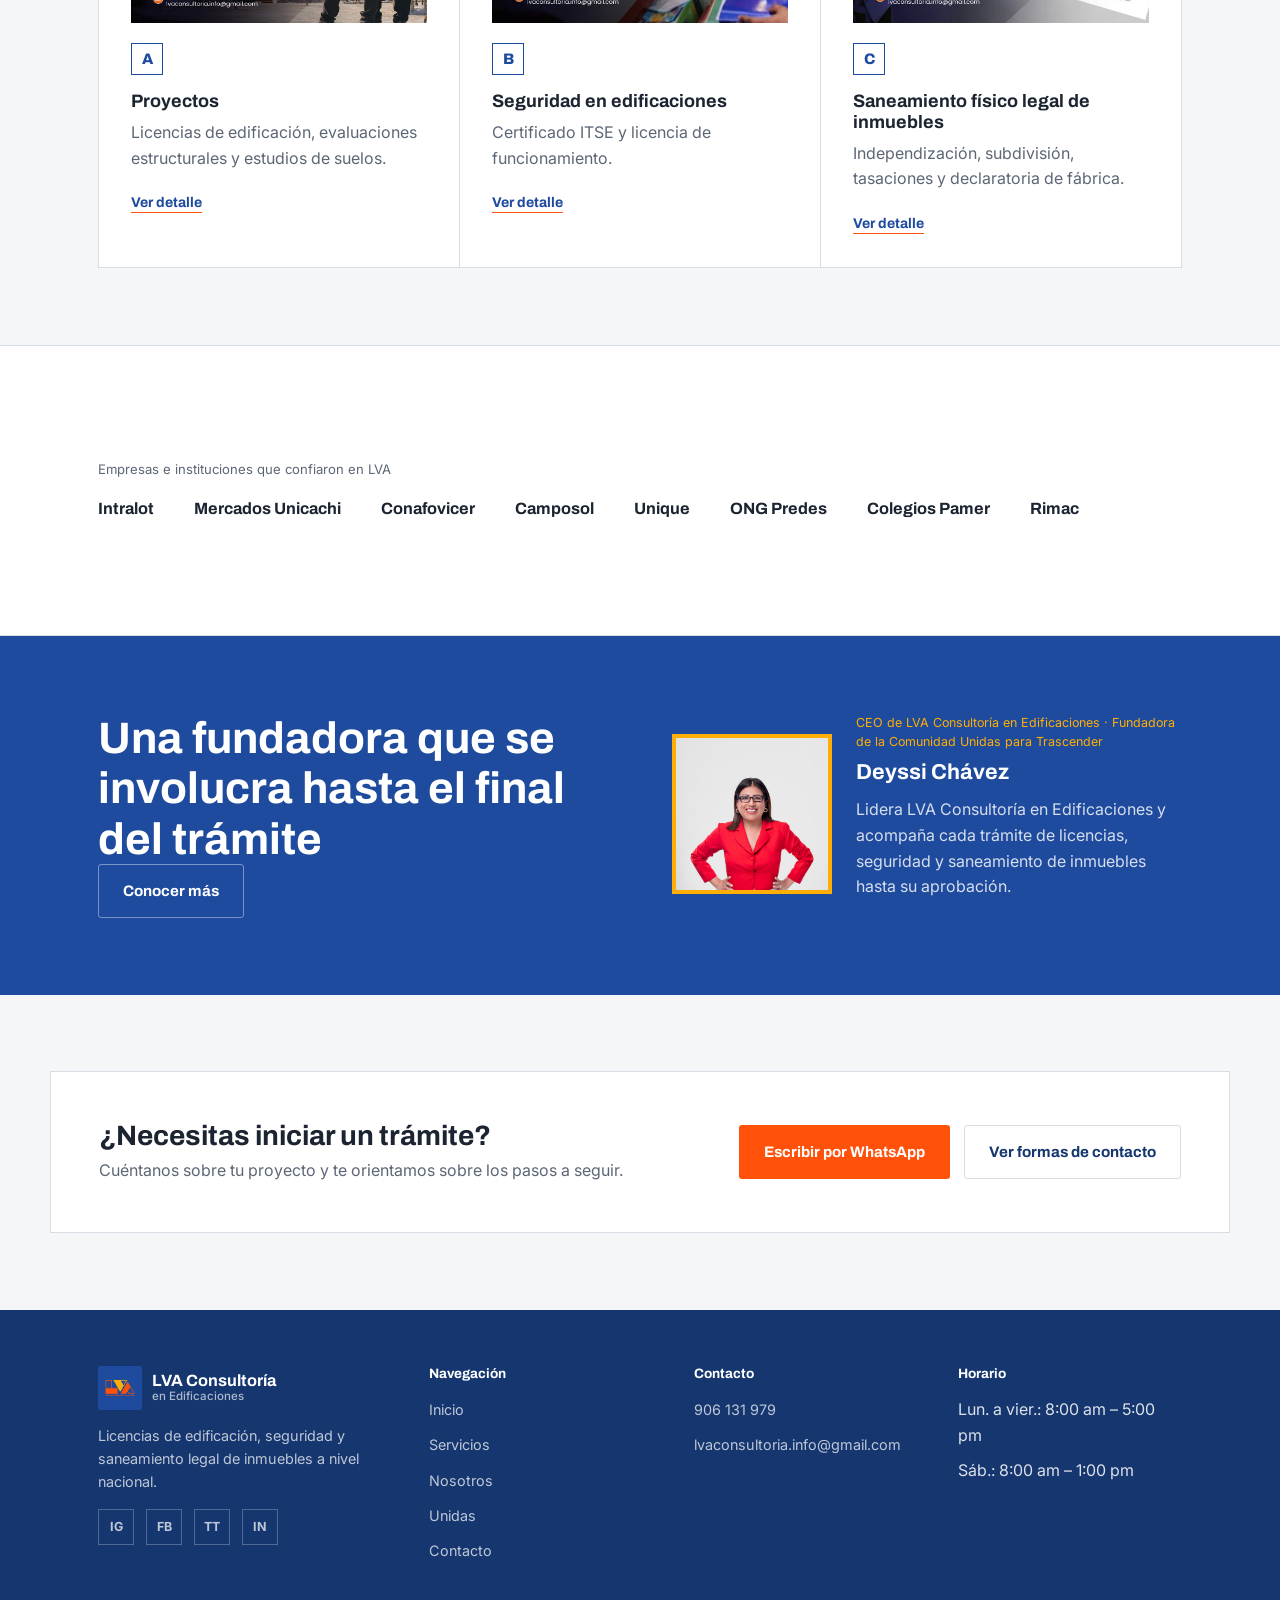
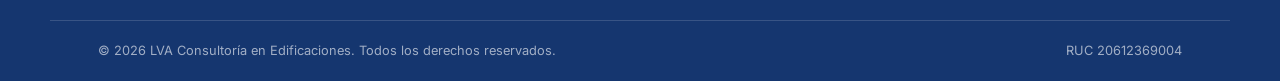
==== commit 7fce6a58: "Actualizar contacto, LinkedIn, historia de Deyssi y página Unidas para Trascender Co-Authored-By: Cl" ====
--- a/index.html
+++ b/index.html
@@ -33,6 +33,7 @@
         <li><a href="index.html" aria-current="page">Inicio</a></li>
         <li><a href="servicios.html">Servicios</a></li>
         <li><a href="nosotros.html">Nosotros</a></li>
+        <li><a href="unidas.html">Unidas</a></li>
         <li><a href="contacto.html">Contacto</a></li>
       </ul>
       <a class="btn btn-primary" href="https://wa.me/51906131979" target="_blank" rel="noopener">Escribir por WhatsApp</a>
@@ -153,9 +154,9 @@
         <a class="btn btn-outline" href="nosotros.html">Conocer más</a>
       </div>
       <div class="founder-card">
-        <img src="imagenes/deyssi-ceo.jpeg" alt="Deyssi Chávez, CEO y Fundadora" width="500" height="608" loading="lazy">
+        <img src="imagenes/deyssi-ceo.jpeg" alt="Deyssi Chávez, CEO de LVA Consultoría en Edificaciones" width="1068" height="1600" loading="lazy">
         <div>
-          <p class="role">CEO y Fundadora</p>
+          <p class="role">CEO de LVA Consultoría en Edificaciones · Fundadora de la Comunidad Unidas para Trascender</p>
           <p class="who">Deyssi Chávez</p>
           <p>Lidera LVA Consultoría en Edificaciones y acompaña cada trámite de licencias, seguridad y saneamiento de inmuebles hasta su aprobación.</p>
         </div>
@@ -198,6 +199,7 @@
         <a href="https://www.instagram.com/lvaconsultoria/" target="_blank" rel="noopener" aria-label="Instagram de LVA Consultoría">IG</a>
         <a href="https://www.facebook.com/lvaconsultoriaedificaciones" target="_blank" rel="noopener" aria-label="Facebook de LVA Consultoría">FB</a>
         <a href="https://tiktok.com/@lvaconsultoria" target="_blank" rel="noopener" aria-label="TikTok de LVA Consultoría">TT</a>
+        <a href="https://www.linkedin.com/company/lva-consultor%C3%ADa-en-edificaciones/posts/" target="_blank" rel="noopener" aria-label="LinkedIn de LVA Consultoría">IN</a>
       </div>
     </div>
 
@@ -207,6 +209,7 @@
         <li><a href="index.html">Inicio</a></li>
         <li><a href="servicios.html">Servicios</a></li>
         <li><a href="nosotros.html">Nosotros</a></li>
+        <li><a href="unidas.html">Unidas</a></li>
         <li><a href="contacto.html">Contacto</a></li>
       </ul>
     </div>
--- a/styles.css
+++ b/styles.css
@@ -903,7 +903,7 @@
 .profile-photo { margin: 0; border-bottom: 6px solid var(--color-accent); }
 .profile-photo img {
   width: 100%;
-  aspect-ratio: 500 / 608;
+  aspect-ratio: 1068 / 1600;
   object-fit: cover;
 }
 
@@ -1067,3 +1067,116 @@
   .hero-photo::after { right: 0; }
   .contact-cta .container { flex-direction: column; align-items: flex-start; }
 }
+
+/* ==========================================================================
+   Historia de Deyssi y Unidas para Trascender
+   ========================================================================== */
+.story { background: var(--color-surface); border-top: 1px solid var(--color-line); }
+.story .section-head { max-width: 60ch; }
+.story-sub {
+  font-family: var(--font-display);
+  font-weight: 600;
+  color: var(--color-accent);
+  margin: 0.75rem 0 0;
+}
+.story-body { max-width: 68ch; }
+.story-body a { color: var(--color-primary); border-bottom: 1.5px solid var(--color-accent); }
+
+.btn-on-dark { border-color: rgba(255,255,255,0.4); color: #fff; margin-top: 1.5rem; }
+.btn-on-dark:hover { background: rgba(255,255,255,0.1); border-color: #fff; }
+
+.unidas-logo-sm {
+  width: 120px;
+  height: auto;
+  background: #fff;
+  padding: 0.25rem;
+  margin-bottom: 1.25rem;
+}
+
+/* Página Unidas */
+.unidas-hero .container {
+  display: grid;
+  grid-template-columns: 1.2fr 0.8fr;
+  gap: clamp(2rem, 5vw, 4rem);
+  align-items: center;
+}
+.unidas-hero-logo { margin: 0; background: #fff; border: 1px solid var(--color-line); }
+.unidas-hero-logo img { width: 100%; height: auto; }
+
+.unidas-quote {
+  margin: 0;
+  padding: clamp(1.5rem, 4vw, 2.5rem);
+  background: var(--color-surface);
+  border-left: 6px solid var(--color-accent);
+  max-width: 820px;
+}
+.unidas-quote p {
+  font-family: var(--font-display);
+  font-weight: 600;
+  font-size: var(--step-2);
+  line-height: 1.4;
+  color: var(--color-ink);
+  margin: 0 0 0.75rem;
+}
+.unidas-quote cite { font-style: normal; color: var(--color-ink-muted); font-size: 0.9rem; }
+
+.unidas-split {
+  display: grid;
+  grid-template-columns: 1fr 1fr;
+  gap: clamp(2rem, 5vw, 4rem);
+}
+.check-list { display: flex; flex-direction: column; gap: 0.6rem; }
+.check-list li { padding-left: 1.4rem; position: relative; }
+.check-list li::before {
+  content: '';
+  position: absolute;
+  left: 0;
+  top: 0.55em;
+  width: 8px;
+  height: 8px;
+  background: var(--color-accent);
+}
+
+.impact-table { width: 100%; border-collapse: collapse; background: var(--color-surface); }
+.impact-table th, .impact-table td {
+  text-align: left;
+  padding: 0.85rem 1rem;
+  border-bottom: 1px solid var(--color-line);
+}
+.impact-table th {
+  font-family: var(--font-display);
+  font-size: 0.85rem;
+  color: var(--color-primary);
+  background: var(--color-bg);
+}
+.impact-table td:first-child { font-weight: 600; white-space: nowrap; }
+.note { font-size: 0.85rem; color: var(--color-ink-muted); margin-top: 1rem; }
+
+.commitment { background: var(--color-primary); color: #fff; }
+.commitment h2 { color: #fff; }
+.commitment .section-head .kicker { color: var(--color-accent-soft); }
+.commitment-body { max-width: 68ch; }
+.commitment-body p { color: rgba(255,255,255,0.88); }
+.commitment-body .closing {
+  font-family: var(--font-display);
+  font-weight: 700;
+  font-size: var(--step-2);
+  color: #fff;
+  margin-top: 1.5rem;
+}
+
+.join-panel {
+  background: var(--color-surface);
+  border: 1px solid var(--color-line);
+  border-top: 6px solid var(--color-accent);
+  padding: clamp(1.5rem, 4vw, 2.5rem);
+  max-width: 760px;
+}
+.join-actions { display: flex; flex-wrap: wrap; gap: 0.75rem; margin-top: 1.5rem; }
+
+@media (max-width: 860px) {
+  .unidas-hero .container,
+  .unidas-split { grid-template-columns: 1fr; }
+  .unidas-hero-logo { max-width: 320px; }
+}
+.unidas-hero .lead { margin-bottom: 1rem; }
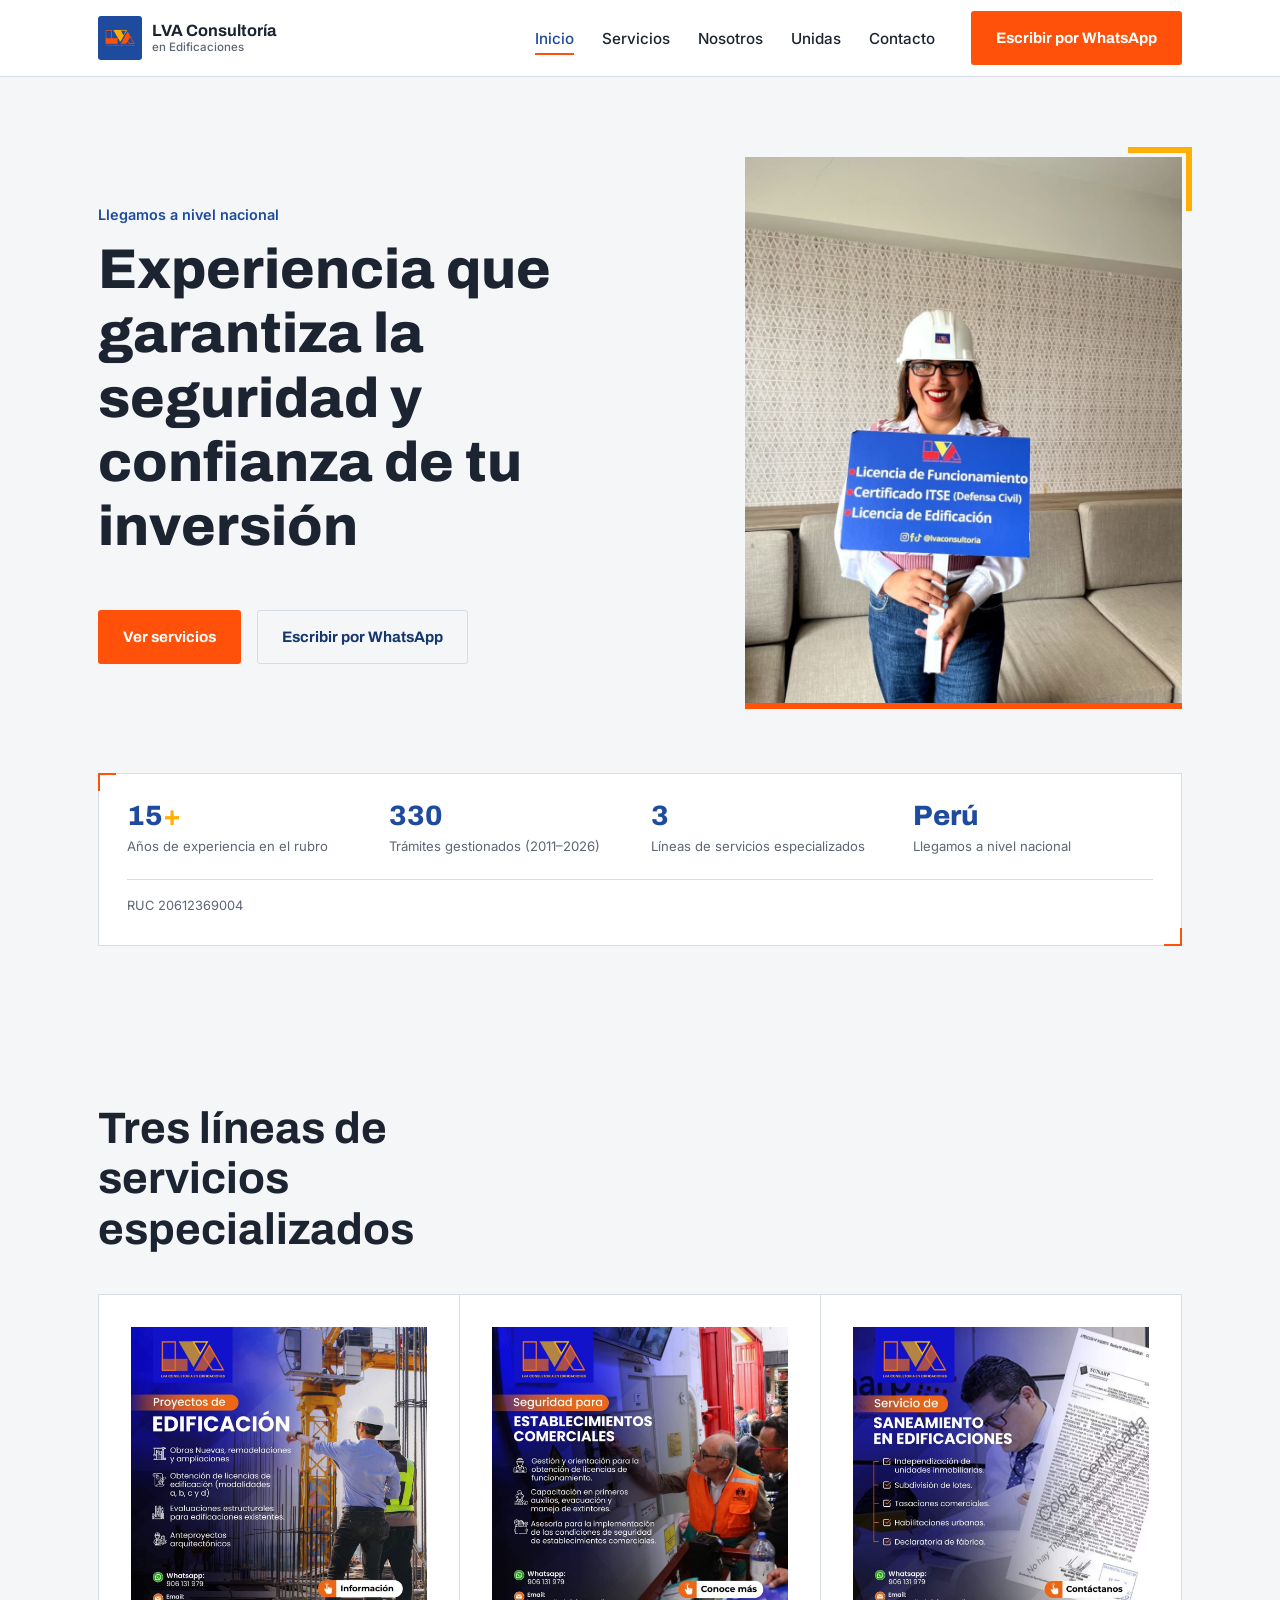
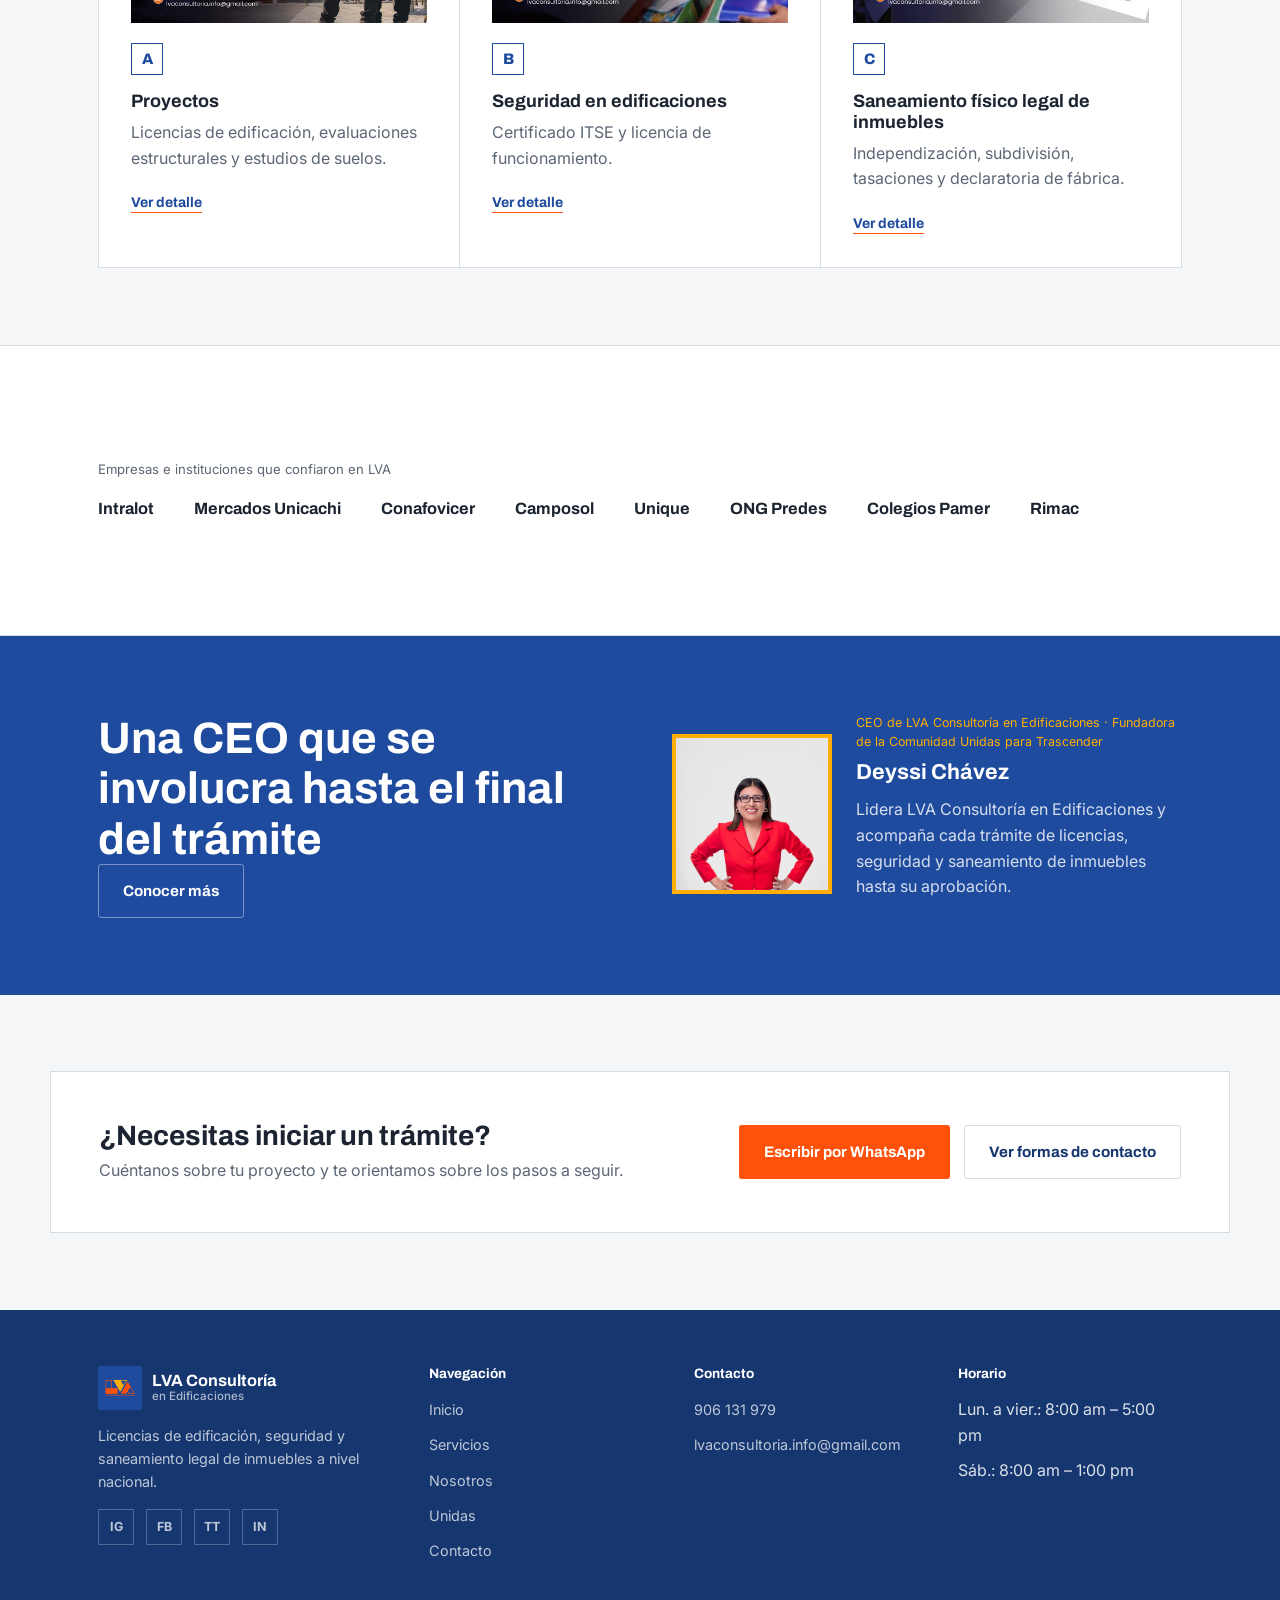
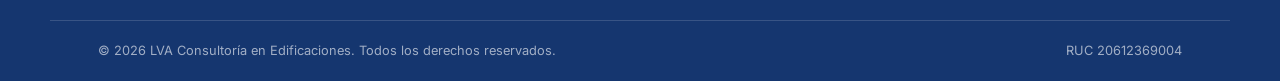
==== commit b8146a65: "Aplicar comentarios de la dueña: CEO de LVA, +15 años y historia más corta Co-Authored-By: Claude Op" ====
--- a/index.html
+++ b/index.html
@@ -58,13 +58,13 @@
       </div>
 
       <figure class="hero-photo">
-        <img src="imagenes/daisy.jpeg" alt="Deyssi Chávez, fundadora de LVA Consultoría, con casco de obra y un cartel de servicios" width="960" height="1280">
+        <img src="imagenes/daisy.jpeg" alt="Deyssi Chávez, CEO de LVA Consultoría, con casco de obra y un cartel de servicios" width="960" height="1280">
       </figure>
 
       <div class="spec-panel">
         <div class="spec-grid">
           <div class="spec-item">
-            <span class="num">10<em>+</em></span>
+            <span class="num">15<em>+</em></span>
             <span class="label">Años de experiencia en el rubro</span>
           </div>
           <div class="spec-item">
@@ -150,7 +150,7 @@
   <section class="about-band">
     <div class="container">
       <div>
-        <h2 class="section-title-lg" style="color:#fff;">Una fundadora que se involucra hasta el final del trámite</h2>
+        <h2 class="section-title-lg" style="color:#fff;">Una CEO que se involucra hasta el final del trámite</h2>
         <a class="btn btn-outline" href="nosotros.html">Conocer más</a>
       </div>
       <div class="founder-card">
